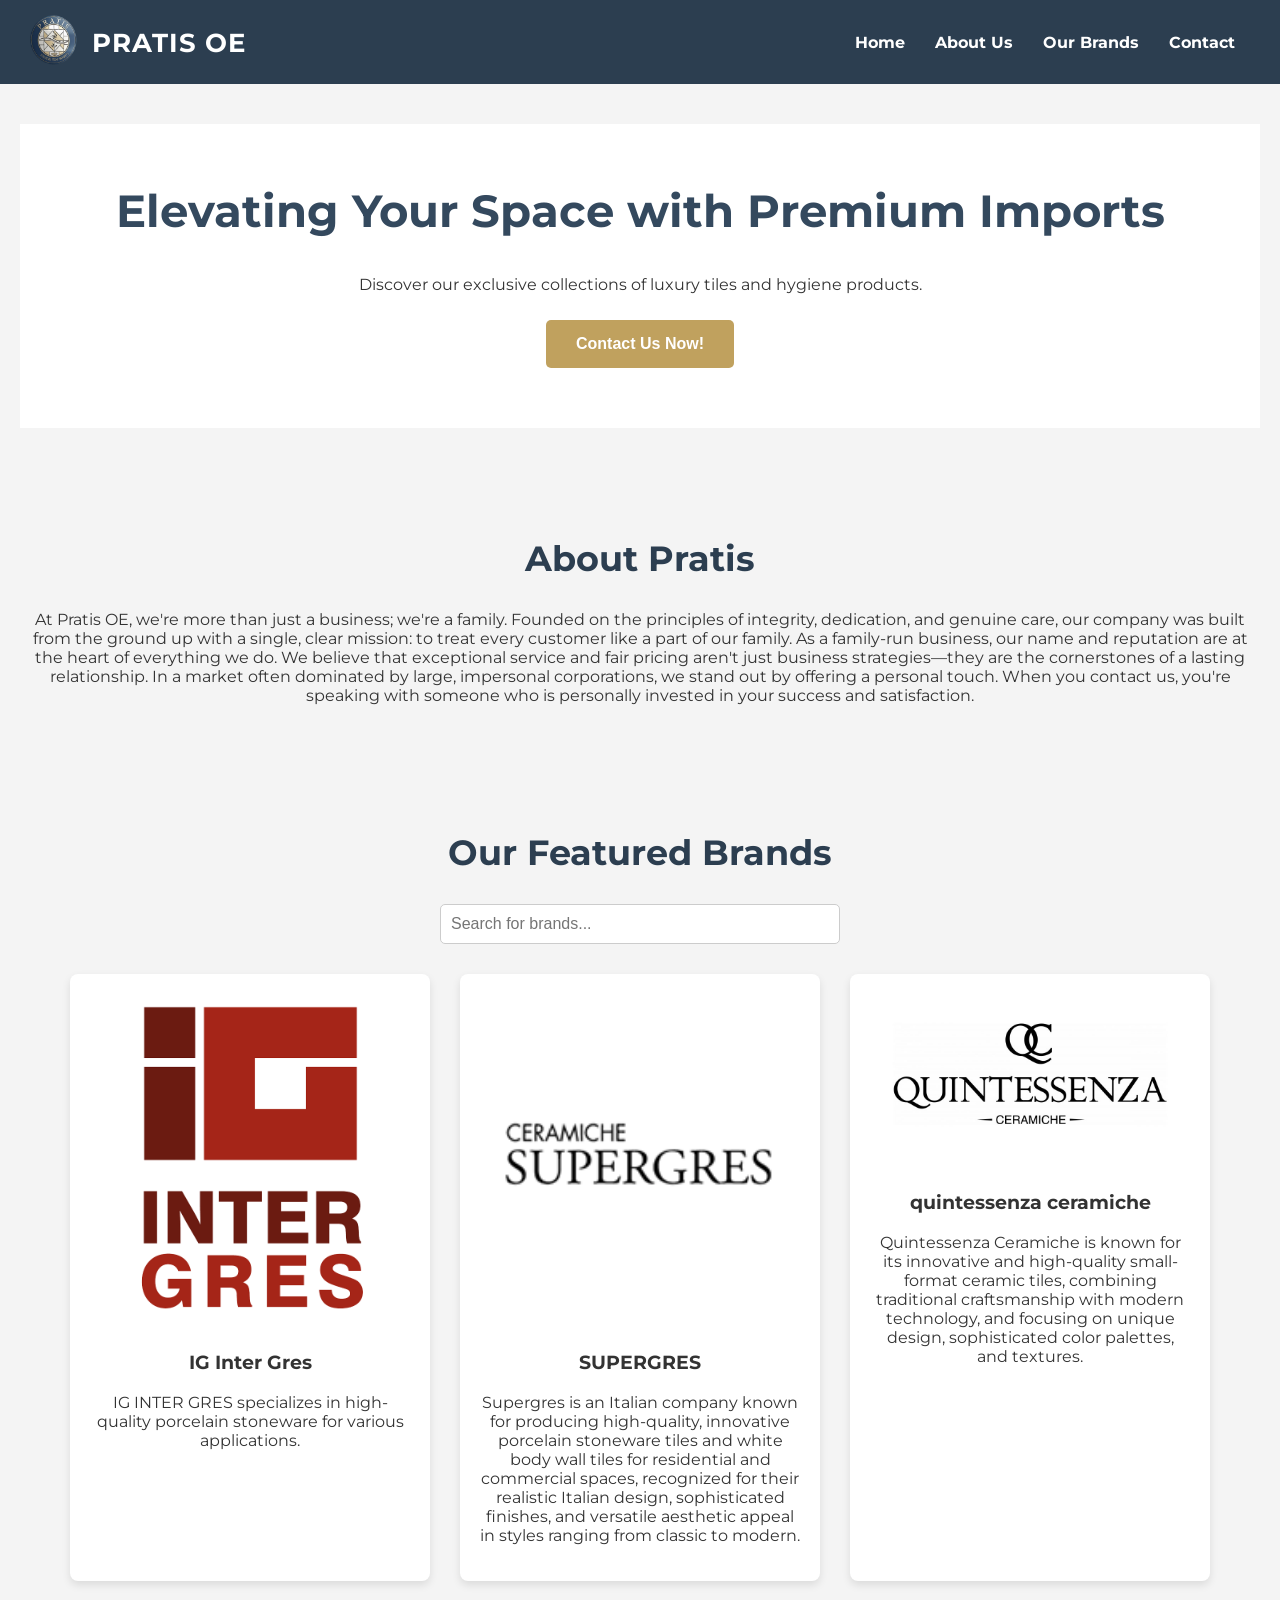
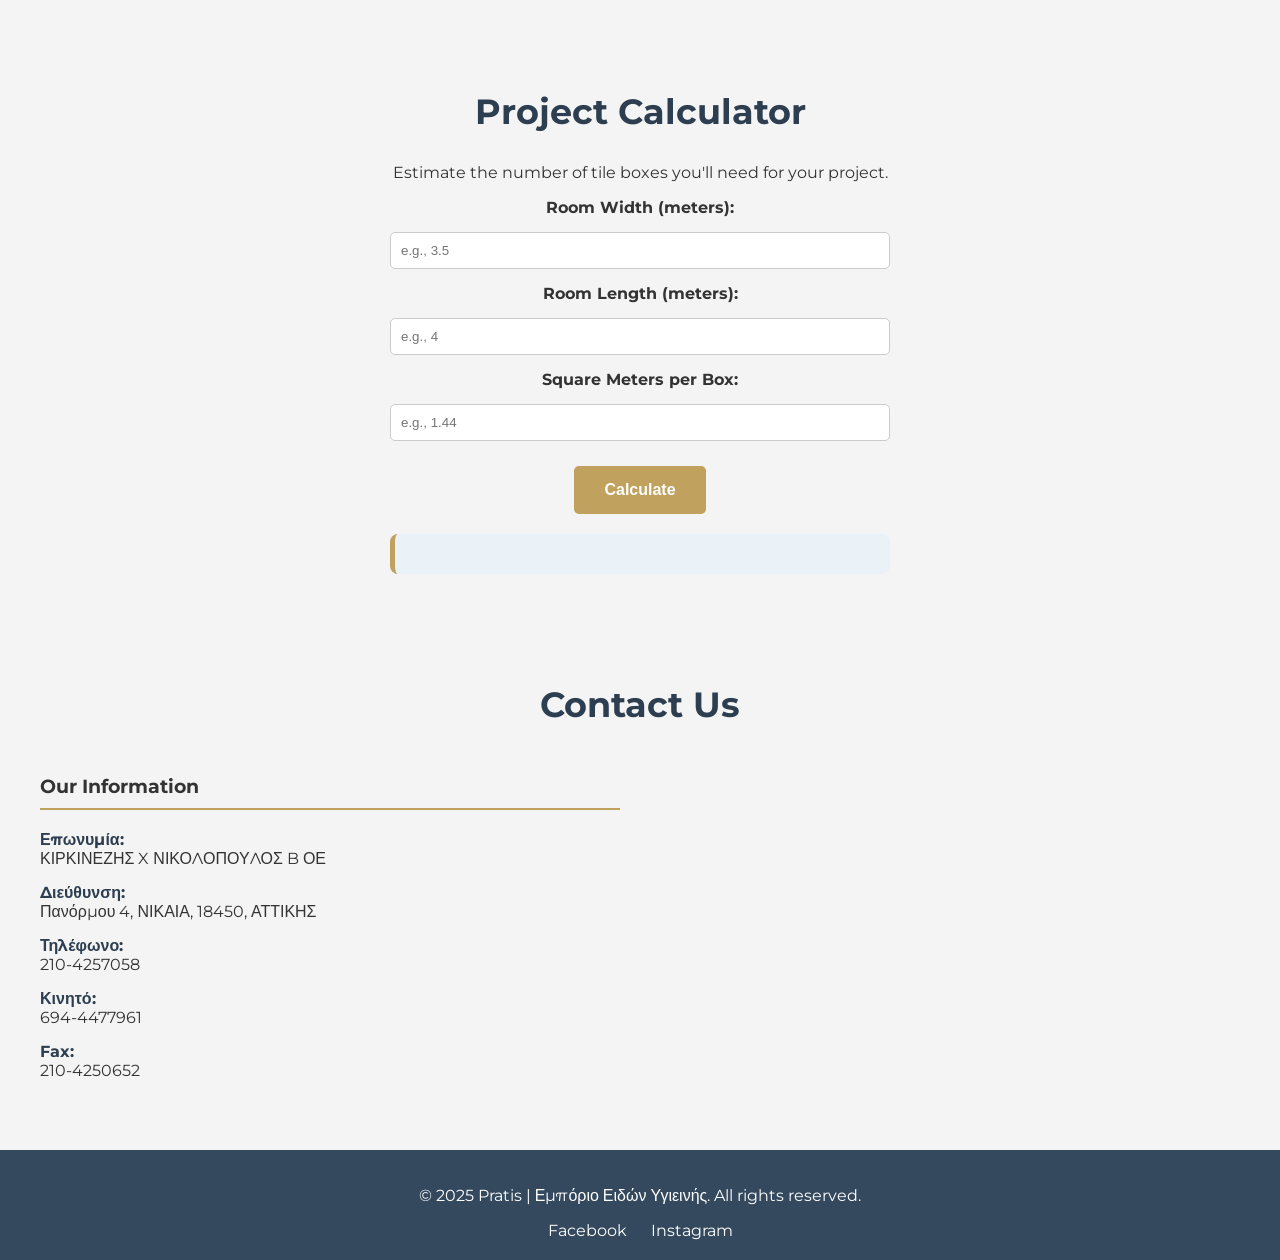
==== index.html @ 67772cdc "Add files via upload" ====
<!DOCTYPE html>
<html lang="el"> <head>
    <meta charset="UTF-8">
    <meta name="viewport" content="width=device-width, initial-scale=1.0">

    <title>Pratis - Εισαγωγές Ειδών Υγιεινής & Πλακιδίων | Πάτρα</title>

    <meta name="description" content="Η Pratis στην Πάτρα ειδικεύεται στην εισαγωγή πολυτελών πλακιδίων και ειδών υγιεινής κορυφαίας ποιότητας. Ανακαλύψτε τις συλλογές μας.">

    <link rel="icon" type="image/png" href="favicon.png">

    <link rel="stylesheet" href="style.css">
</head>
<body>

    <header>
    <div class="logo-container">  
        <a href="#home" class="logo-link">
            <img src="pratis-logo.png" alt="Pratis Company Logo">
        </a>
        <span class="company-name">PRATIS OE</span>
    </div>    
        <nav>
            <ul>
                <li><a href="#home">Home</a></li>
                <li><a href="#about">About Us</a></li>
                <li><a href="#brands">Our Brands</a></li>
                <li><a href="#contact">Contact</a></li>
            </ul>
        </nav>
    </header>

    <main>
        <section id="home">
            <div class="banner">
                <h1>Elevating Your Space with Premium Imports</h1>
                <p>Discover our exclusive collections of luxury tiles and hygiene products.</p>
                <button onclick="window.location.href='#contact'">Contact Us Now!</button>
            </div>
        </section>

        <section id="about">
            <h2>About Pratis</h2>
            <p>At Pratis OE, we're more than just a business; we're a family. Founded on the principles of integrity, dedication, and genuine care, our company was built from the ground up with a single, clear mission: to treat every customer like a part of our family.

As a family-run business, our name and reputation are at the heart of everything we do. We believe that exceptional service and fair pricing aren't just business strategies—they are the cornerstones of a lasting relationship. In a market often dominated by large, impersonal corporations, we stand out by offering a personal touch. When you contact us, you're speaking with someone who is personally invested in your success and satisfaction.</p>
        </section>

        <section id="brands">
            <h2>Our Featured Brands</h2>
            <input type="text" id="search-bar" onkeyup="searchProducts()" placeholder="Search for brands...">
            <div class="product-list">
                <div class="product-card">
                    <img src="brand-logo-1.png" alt="Logo of Brand 1">
                    <h3>IG Inter Gres</h3>
                    <p> IG INTER GRES specializes in high-quality porcelain stoneware for various applications.</p>
                </div>
                <div class="product-card">
                    <img src="brand-logo-2.png" alt="Logo of Brand 2">
                    <h3>SUPERGRES</h3>
                    <p>Supergres is an Italian company known for producing high-quality,
                         innovative porcelain stoneware tiles and white body wall tiles for residential
                          and commercial spaces, recognized for their realistic Italian design, sophisticated 
                          finishes, and versatile aesthetic appeal in styles ranging from classic to modern.</p>
                </div>
                <div class="product-card">
                    <img src="brand-logo-3.jpg" alt="Logo of Brand 3">
                    <h3>quintessenza ceramiche</h3>
                    <p>Quintessenza Ceramiche is known for its innovative and high-quality small-format ceramic
                         tiles, combining traditional craftsmanship with modern technology, and focusing on unique 
                         design, sophisticated color palettes, and textures.</p>
                </div>
            </div>
        </section>

        <section id="calculator">
            <h2>Project Calculator</h2>
            <p>Estimate the number of tile boxes you'll need for your project.</p>
            <div class="calculator-form">
                <label for="room-width">Room Width (meters):</label>
                <input type="number" id="room-width" placeholder="e.g., 3.5">
                <label for="room-length">Room Length (meters):</label>
                <input type="number" id="room-length" placeholder="e.g., 4">
                <label for="sqm-per-box">Square Meters per Box:</label>
                <input type="number" id="sqm-per-box" placeholder="e.g., 1.44">
                <button onclick="calculateTiles()">Calculate</button>
            </div>
            <div id="calculator-result" class="result-container">
                </div>
        </section>

        <section id="contact">
            <h2>Contact Us</h2>
            <div class="contact-container">
            <div class="contact-details">
                <h3>Our Information</h3>
                <dl>
                    <dt>Επωνυμία:</dt>
                    <dd>ΚΙΡΚΙΝΕΖΗΣ X ΝΙΚΟΛΟΠΟΥΛΟΣ B ΟΕ</dd>

                    <dt>Διεύθυνση:</dt>
                    <dd>Πανόρμου 4, ΝΙΚΑΙΑ, 18450, ΑΤΤΙΚΗΣ</dd>

                    <dt>Τηλέφωνο:</dt>
                    <dd>210-4257058</dd>

                    <dt>Κινητό:</dt>
                    <dd>694-4477961</dd>

                    <dt>Fax:</dt>
                    <dd>210-4250652</dd>
                </dl>
            </div>
            <div class="contact-map">
                <iframe src="https://www.google.com/maps/embed?pb=!1m18!1m12!1m3!1d3145.5419674319514!2d23.635945175767553!3d37.9644795012098!2m3!1f0!2f0!3f0!3m2!1i1024!2i768!4f13.1!3m3!1m2!1s0x14a1bba3631e9bad%3A0x1bf6c1f96edb48bc!2sPanormou%204%2C%20Nikea%20184%2050!5e0!3m2!1sen!2sgr!4v1759931133677!5m2!1sen!2sgr" width="600" height="450" style="border:0;" allowfullscreen="" loading="lazy" referrerpolicy="no-referrer-when-downgrade"></iframe>
            </div>
            </div>
        </section>
    </main>

    <footer>
        <p>&copy; 2025 Pratis | Εμπόριο Ειδών Υγιεινής. All rights reserved.</p>
        <div class="social-links">
            <a href="#">Facebook</a>
            <a href="#">Instagram</a>
        </div>
    </footer>

    <script src="script.js"></script>
</body>
</html>
---- style.css ----
/*  Google Font Import  */
@import url('https://fonts.googleapis.com/css2?family=Montserrat:wght@400;700&display=swap');

/*  CSS Variables for Easy Theme Management  */
:root {
    --primary-dark: #2c3e50;
    --primary-light: #34495e;
    --accent-gold: #c0a15e; 
    --background-light: #f4f4f4;
    --background-white: #ffffff;
    --text-light: #ffffff;
    --text-dark: #333333;
    --shadow: 0 4px 8px rgba(0, 0, 0, 0.1);
}

/*  Global & Body Styles  */
* {
    box-sizing: border-box;
}

html {
    scroll-behavior: smooth;
}

body {
    font-family: 'Montserrat', sans-serif;
    margin: 0;
    padding: 0;
    background-color: var(--background-light);
    color: var(--text-dark);
}

section {
    padding: 40px 20px;
    text-align: center;
}

section h2 {
    font-size: 2.2em;
    color: var(--primary-dark);
    margin-bottom: 30px;
}

/*  Header & Navigation  */
header {
    background-color: var(--primary-dark);
    padding: 15px 30px;
    color: var(--text-light);
    display: flex;
    justify-content: space-between;
    align-items: center;
    position: sticky;
    top: 0;
    z-index: 100;
}

header .logo-link img {
    height: 50px;
}

header nav ul {
    display: flex;
    list-style: none;
    margin: 0;
    padding: 0;
}

header nav ul li a {
    color: var(--text-light);
    text-decoration: none;
    padding: 10px 15px;
    font-weight: bold;
    transition: color 0.3s ease;
}

header nav ul li a:hover {
    color: var(--accent-gold);
}
/* Aligns text and logo next to eachother */
.logo-container {  
    display: flex;
    align-items: center;
    gap: 15px;
}

/* PRATIS OE styling */
.company-name{
    color :var(--text-light);
    font-size: 1.6em;
    font-weight: bold;
    text-transform: uppercase;
    letter-spacing: 1px; 
}

/*  Banner Section  */
.banner {
    text-align: center;
    background: var(--background-white);
    padding: 60px 20px;
}

.banner h1 {
    font-size: 2.8em;
    color: var(--primary-light);
    margin-top: 0;
}

.banner button, #calculator button {
    background-color: var(--accent-gold);
    color: var(--text-light);
    border: none;
    padding: 15px 30px;
    font-size: 1em;
    font-weight: bold;
    cursor: pointer;
    border-radius: 5px;
    transition: background-color 0.3s ease;
    margin-top: 10px;
}

.banner button:hover, #calculator button:hover {
    background-color: var(--primary-light);
}


/*  Brands Section & Search  */
#search-bar {
    width: 50%;
    max-width: 400px;
    padding: 10px;
    margin-bottom: 30px;
    border: 1px solid #ccc;
    border-radius: 5px;
    font-size: 1em;
}

.product-list {
    display: flex;
    justify-content: center;
    flex-wrap: wrap;
    gap: 30px;
    max-width: 1200px;
    margin: 0 auto;
}

.product-card {
    background-color: var(--background-white);
    padding: 20px;
    border-radius: 8px;
    box-shadow: var(--shadow);
    width: 30%;
    text-align: center;
    transition: transform 0.3s ease, box-shadow 0.3s ease;
}

.product-card:hover {
    transform: translateY(-5px);
    box-shadow: 0 8px 16px rgba(0, 0, 0, 0.15);
}

.product-card img {
    width: 100%;
    height: auto;
    border-radius: 5px;
    margin-bottom: 15px;
}

.hidden {
    display: none;
}

/* Calculator */
.calculator-form {
    display: flex;
    flex-direction: column;
    align-items: center;
    gap: 15px;
    max-width: 500px;
    margin: 0 auto 20px auto;
}

.calculator-form label {
    font-weight: bold;
}

.calculator-form input {
    width: 100%;
    padding: 10px;
    border: 1px solid #ccc;
    border-radius: 5px;
}

.result-container {
    background: #eaf2f8;
    padding: 20px;
    border-radius: 8px;
    max-width: 500px;
    margin: 0 auto;
    border-left: 5px solid var(--accent-gold);
}

/* --- Contact Section Styles --- */
.contact-container {
    display: flex;
    flex-wrap: wrap; /* Allows items to stack on mobile */
    gap: 40px;
    max-width: 1200px;
    margin: 0 auto;
    text-align: left;
}

.contact-details, .contact-map {
    flex: 1; /* Each column takes up equal space */
    min-width: 300px; /* Prevents columns from getting too narrow */
}

.contact-details h3 {
    border-bottom: 2px solid var(--accent-gold);
    padding-bottom: 10px;
    margin-bottom: 20px;
}

/* Styling for the definition list */
.contact-details dt {
    font-weight: bold;
    color: var(--primary-dark);
    margin-top: 15px;
}

.contact-details dd {
    margin-left: 0; /* Resets browser default margin */
    margin-bottom: 10px;
}

/* Styles for the map embed */
.contact-map iframe {
    width: 100%;
    height: 100%;
    min-height: 350px;
    border-radius: 8px;
}



/*  Footer */
footer {
    background-color: var(--primary-light);
    padding: 20px;
    text-align: center;
    color: var(--text-light);
}

footer .social-links a {
    color: var(--text-light);
    margin: 0 10px;
    text-decoration: none;
    transition: color 0.3s ease;
}

footer .social-links a:hover {
    color: var(--accent-gold);
}

/*  MEDIA QUERIES for Responsiveness  */
@media (max-width: 768px) {
    header {
        flex-direction: column;
        gap: 15px;
    }

    .banner h1 {
        font-size: 2em;
    }

    .product-card {
        width: 90%;
    }

}
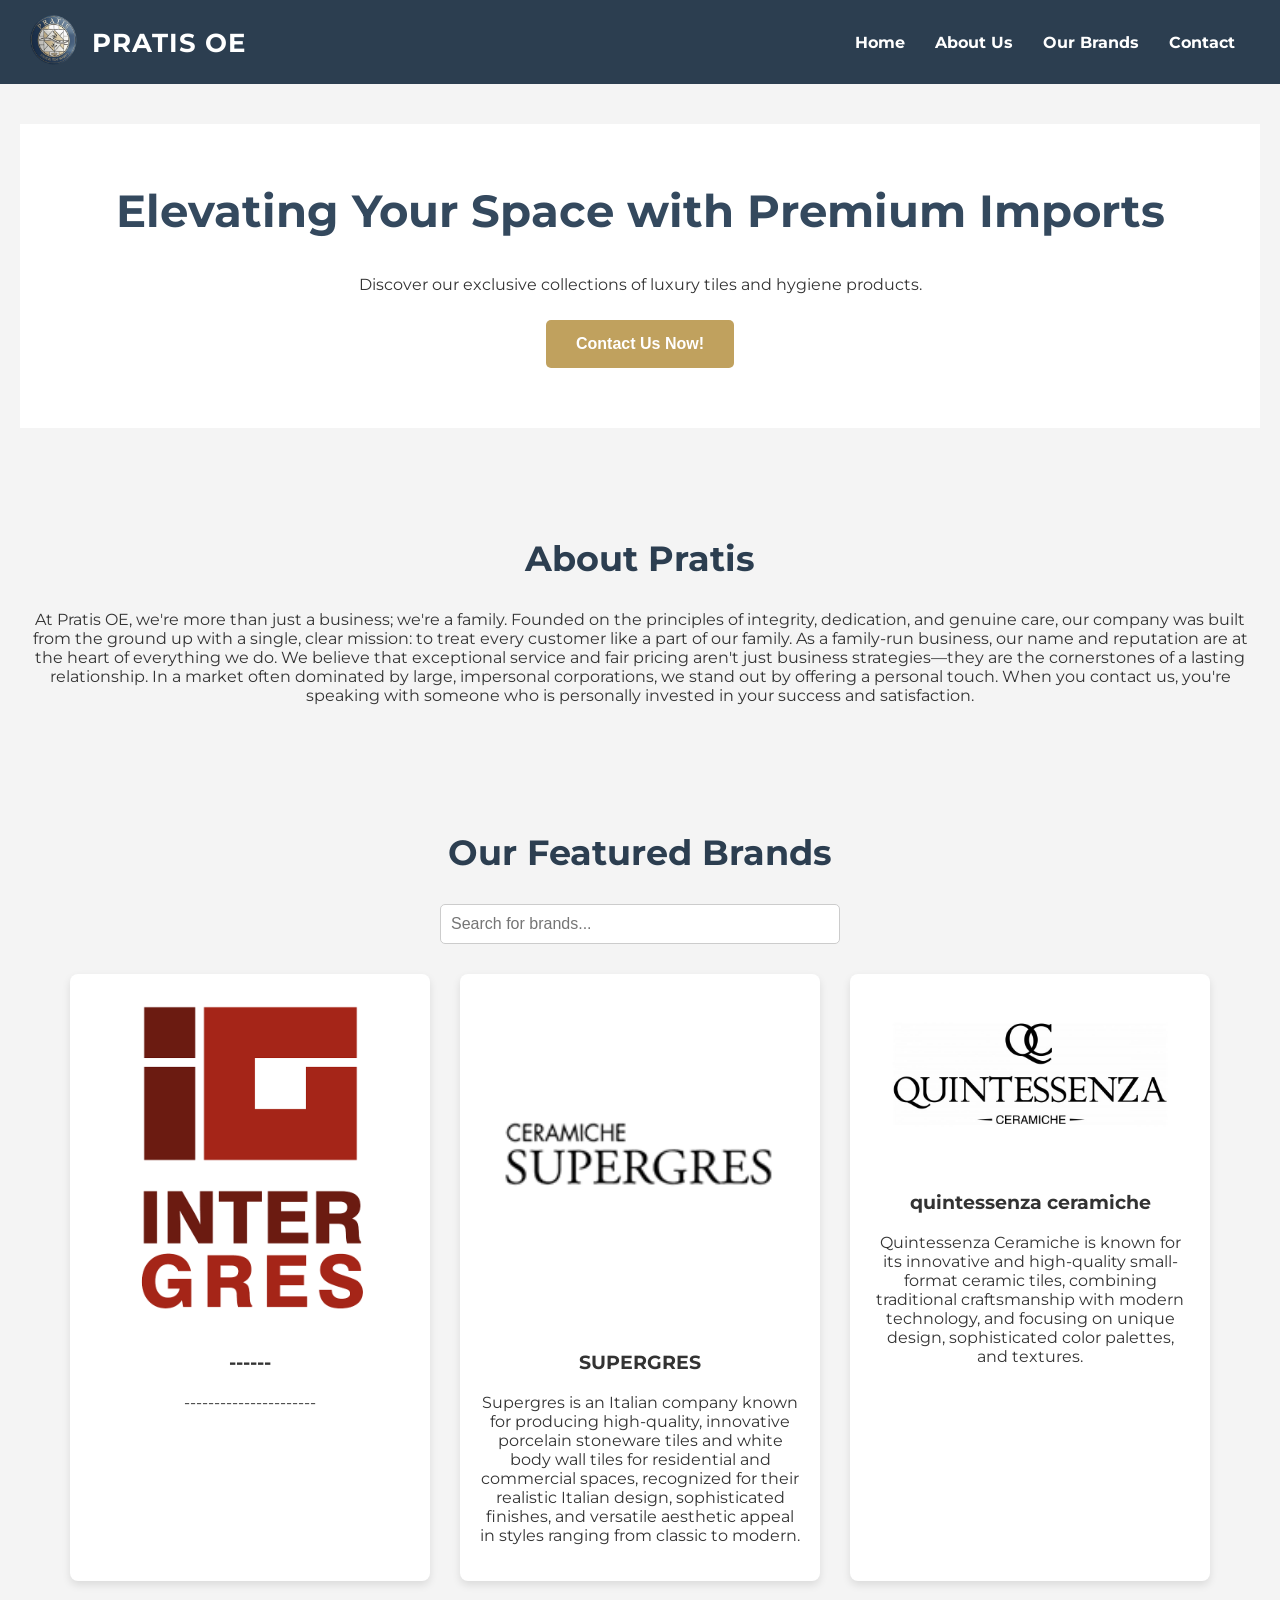
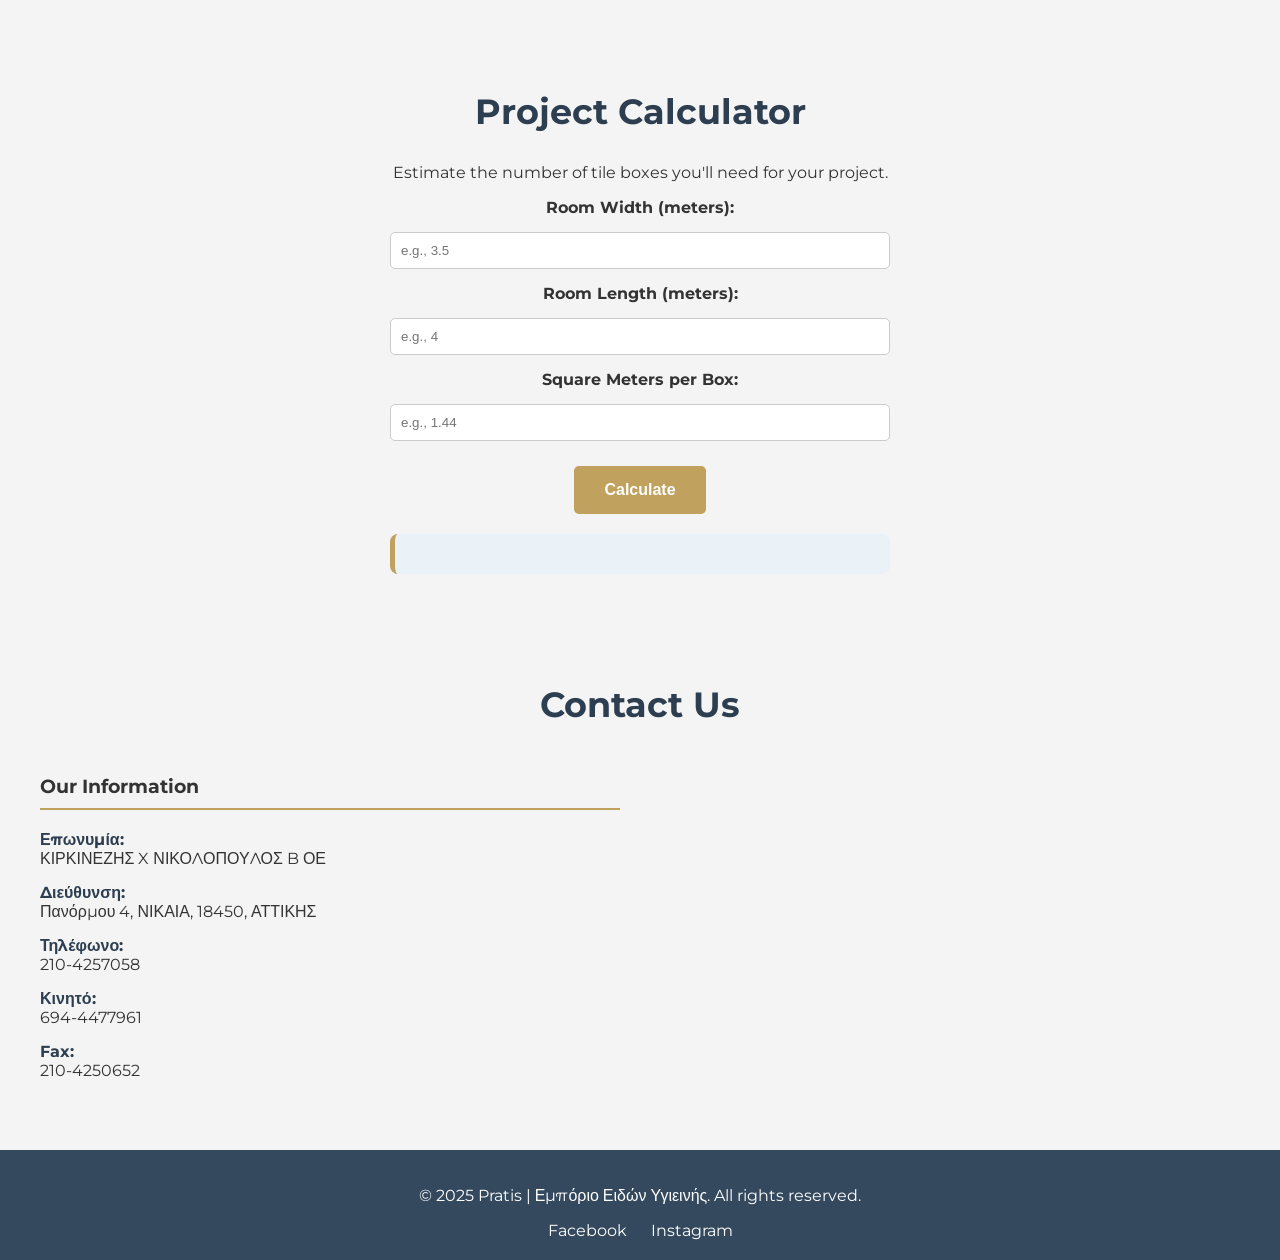
==== commit bef3b9c3: "Update index.html" ====
--- a/index.html
+++ b/index.html
@@ -3,9 +3,9 @@
     <meta charset="UTF-8">
     <meta name="viewport" content="width=device-width, initial-scale=1.0">
 
-    <title>Pratis - Εισαγωγές Ειδών Υγιεινής & Πλακιδίων | Πάτρα</title>
+    <title>Pratis - Εισαγωγές Ειδών Υγιεινής & Πλακιδίων | Νίκαια </title>
 
-    <meta name="description" content="Η Pratis στην Πάτρα ειδικεύεται στην εισαγωγή πολυτελών πλακιδίων και ειδών υγιεινής κορυφαίας ποιότητας. Ανακαλύψτε τις συλλογές μας.">
+    <meta name="description" content="Η Pratis στην Νίκαια ειδικεύεται στην εισαγωγή πολυτελών πλακιδίων και ειδών υγιεινής κορυφαίας ποιότητας. Ανακαλύψτε τις συλλογές μας.">
 
     <link rel="icon" type="image/png" href="favicon.png">
 
@@ -52,8 +52,8 @@
             <div class="product-list">
                 <div class="product-card">
                     <img src="brand-logo-1.png" alt="Logo of Brand 1">
-                    <h3>IG Inter Gres</h3>
-                    <p> IG INTER GRES specializes in high-quality porcelain stoneware for various applications.</p>
+                    <h3>------</h3>
+                    <p>----------------------</p>
                 </div>
                 <div class="product-card">
                     <img src="brand-logo-2.png" alt="Logo of Brand 2">
@@ -128,4 +128,6 @@
 
     <script src="script.js"></script>
 </body>
-</html>+
+</html>
+
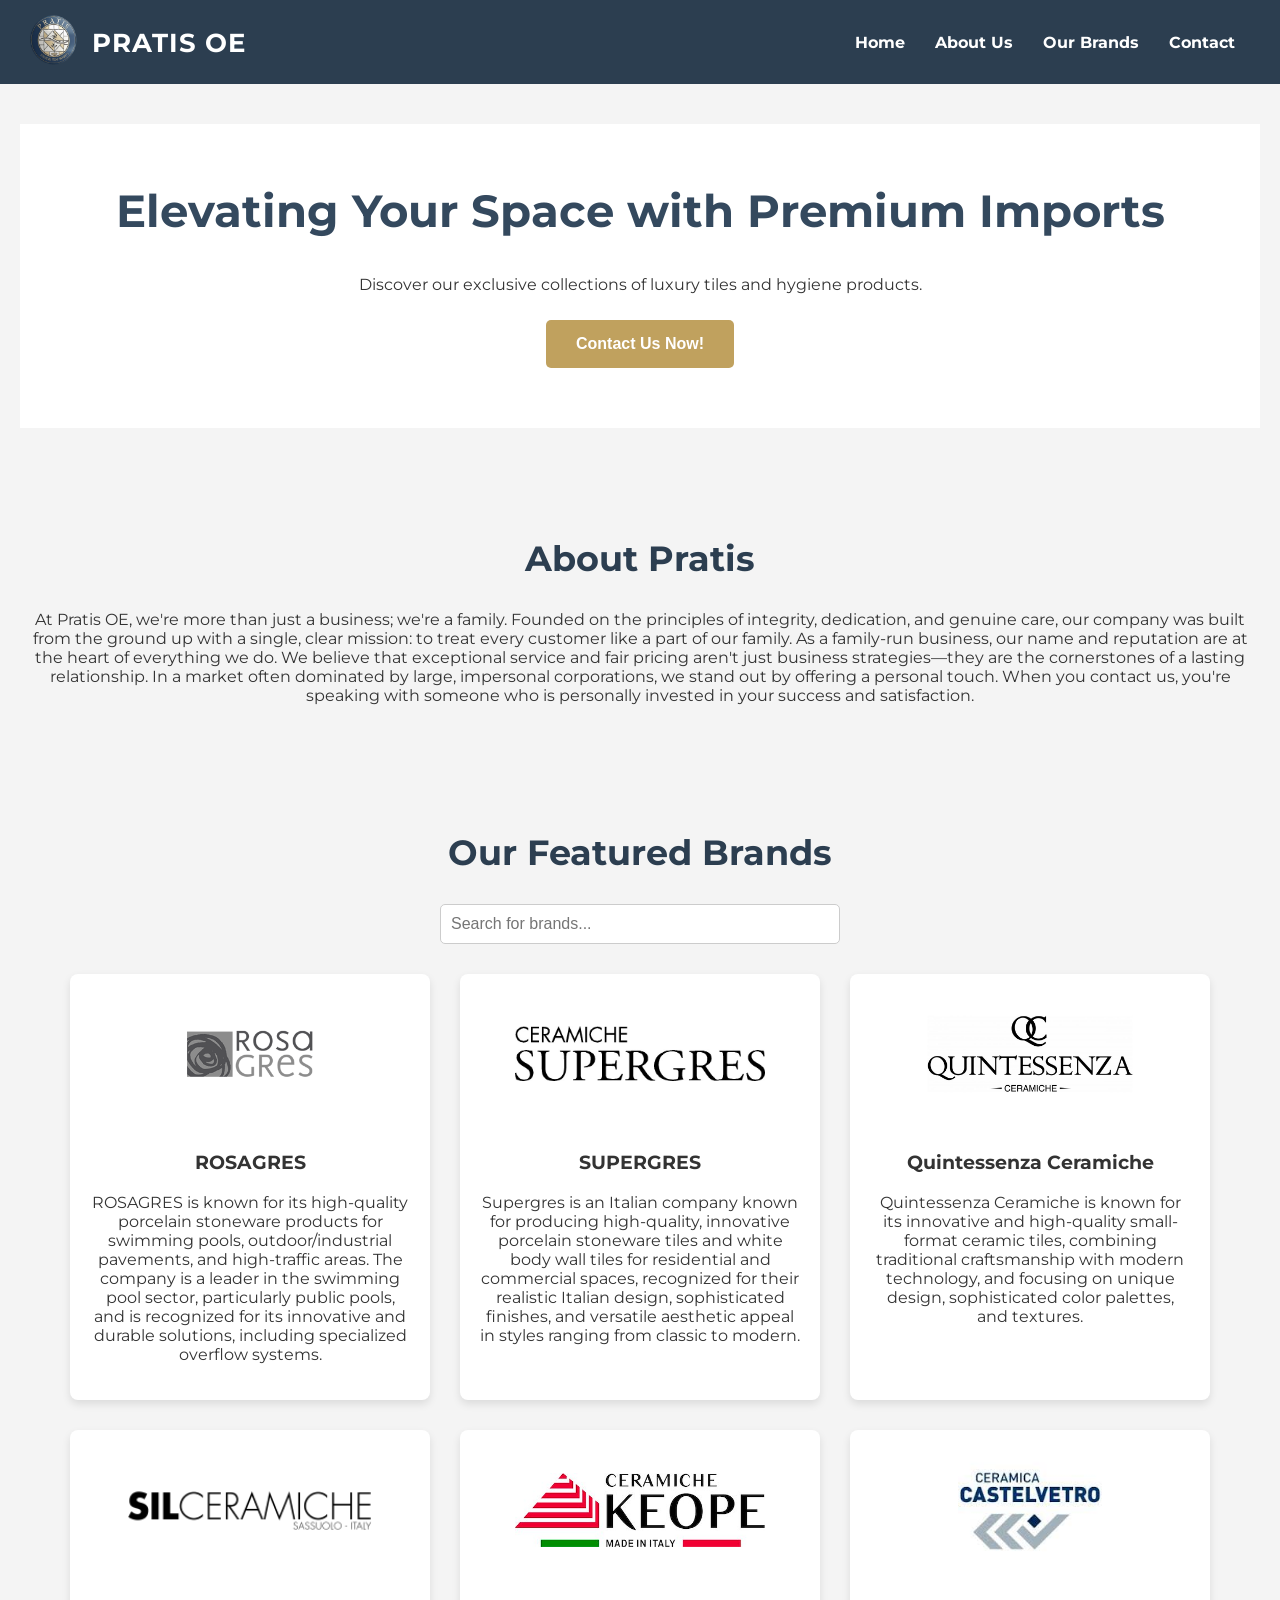
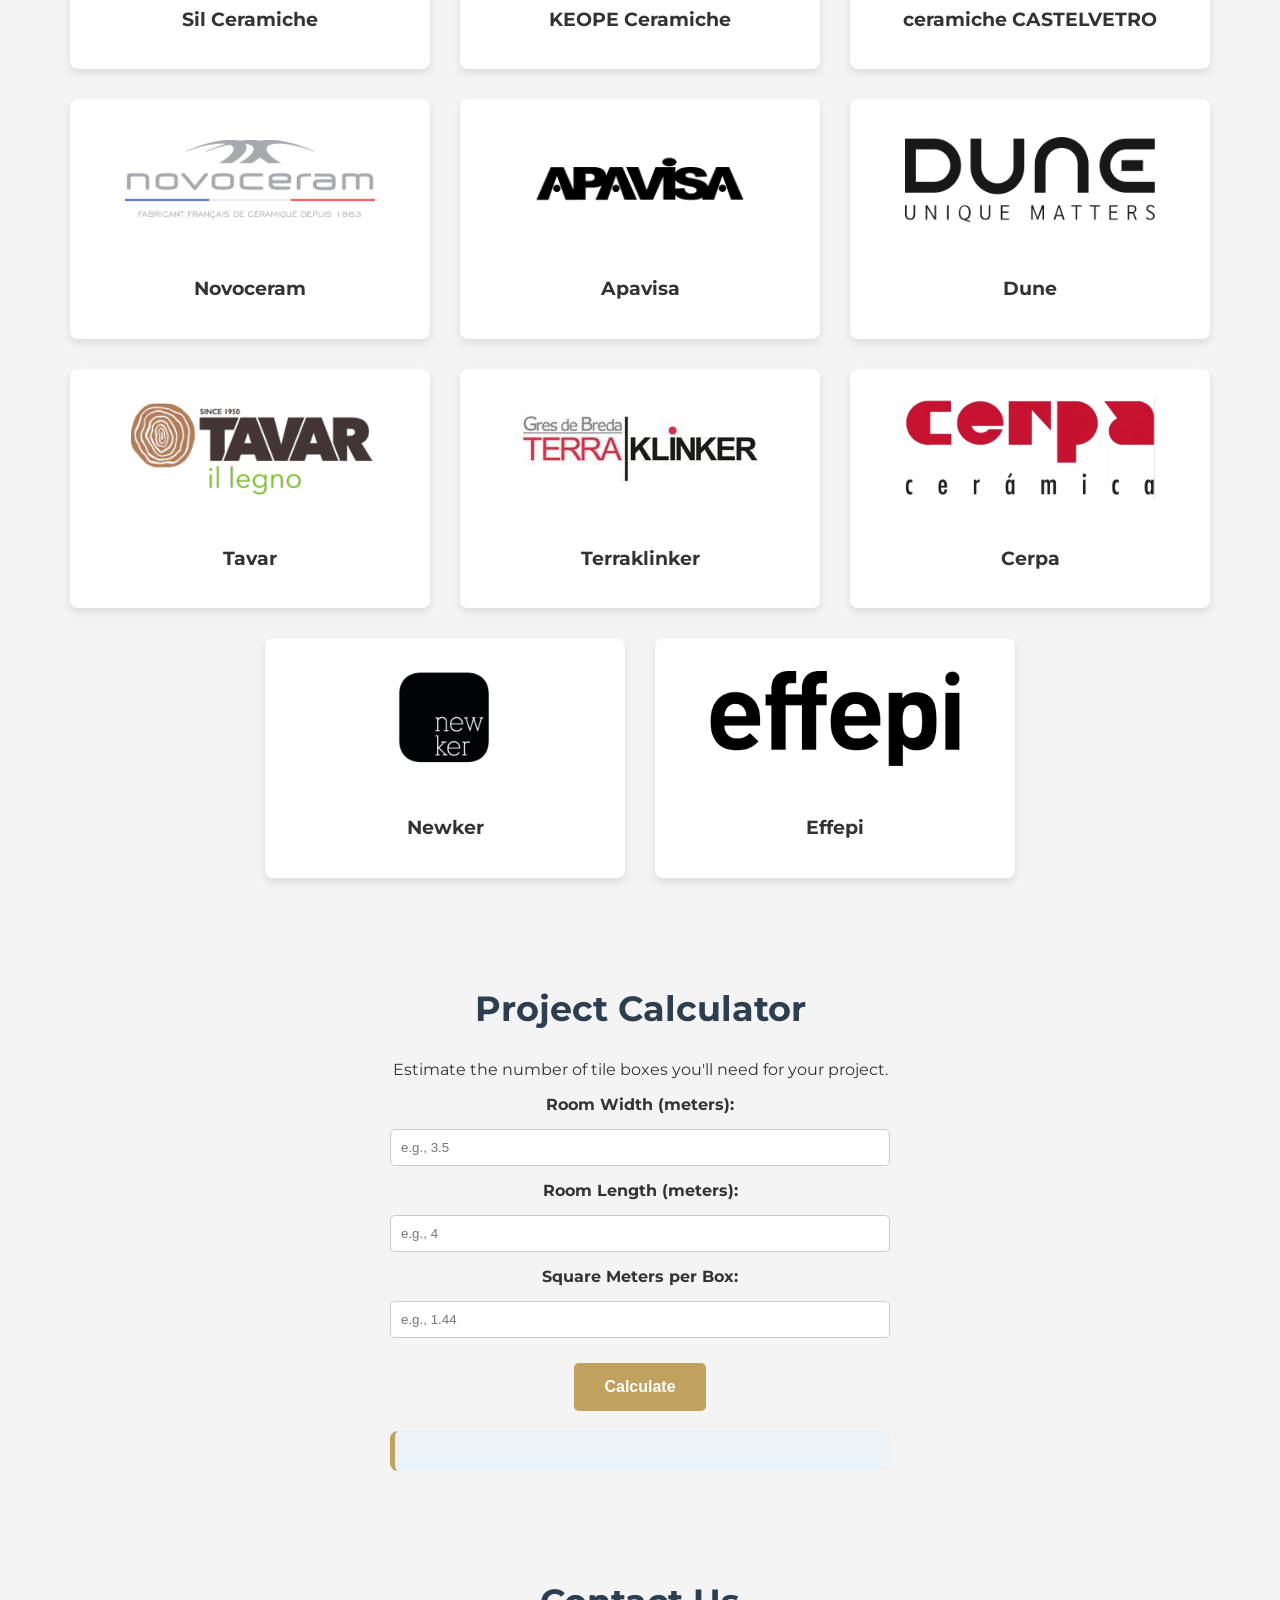
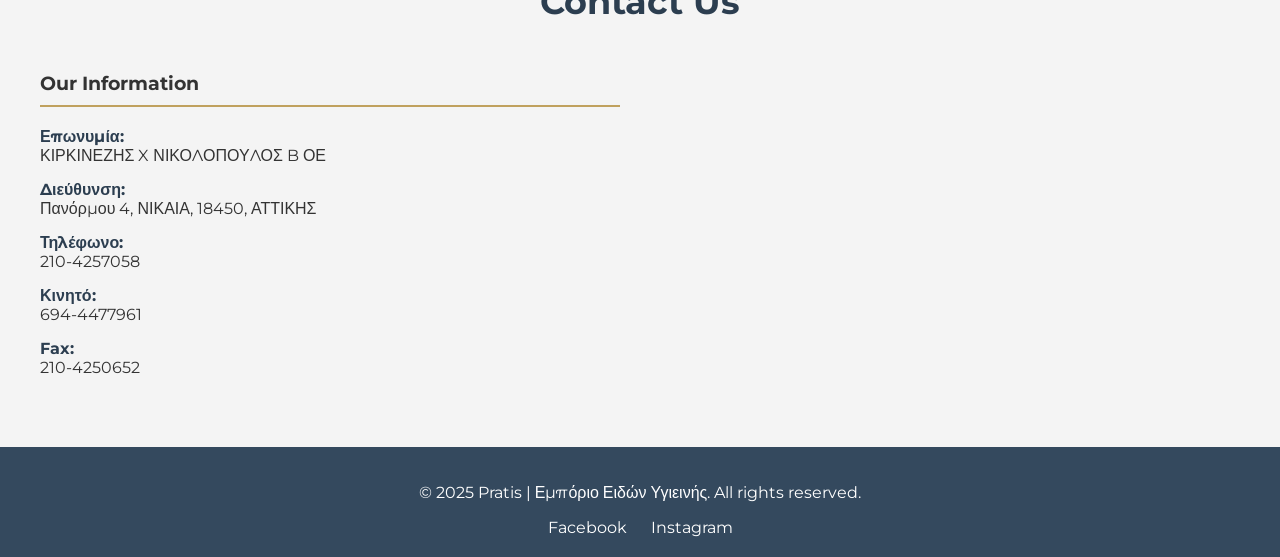
==== commit aeded8ba: "Add files via upload" ====
--- a/index.html
+++ b/index.html
@@ -52,8 +52,11 @@
             <div class="product-list">
                 <div class="product-card">
                     <img src="brand-logo-1.png" alt="Logo of Brand 1">
-                    <h3>------</h3>
-                    <p>----------------------</p>
+                    <h3>ROSAGRES</h3>
+                    <p>ROSAGRES is known for its high-quality porcelain stoneware products for swimming 
+                        pools, outdoor/industrial pavements, and high-traffic areas. The company is a leader
+                         in the swimming pool sector, particularly public pools, and is recognized for its innovative
+                          and durable solutions, including specialized overflow systems.</p>
                 </div>
                 <div class="product-card">
                     <img src="brand-logo-2.png" alt="Logo of Brand 2">
@@ -65,11 +68,67 @@
                 </div>
                 <div class="product-card">
                     <img src="brand-logo-3.jpg" alt="Logo of Brand 3">
-                    <h3>quintessenza ceramiche</h3>
+                    <h3>Quintessenza Ceramiche</h3>
                     <p>Quintessenza Ceramiche is known for its innovative and high-quality small-format ceramic
                          tiles, combining traditional craftsmanship with modern technology, and focusing on unique 
                          design, sophisticated color palettes, and textures.</p>
                 </div>
+                 <div class="product-card">
+                    <img src="brand-logo-4.png" alt="Logo of Brand 4">
+                    <h3>Sil Ceramiche</h3>
+                    <p></p>
+                </div>
+                 <div class="product-card">
+                    <img src="brand-logo-5.png" alt="Logo of Brand 5">
+                    <h3>KEOPE Ceramiche</h3>
+                    <p></p>
+                </div>
+                 <div class="product-card">
+                    <img src="brand-logo-6.png" alt="Logo of Brand 6">
+                    <h3>ceramiche CASTELVETRO</h3>
+                    <p></p>
+                </div>
+                 <div class="product-card">
+                    <img src="brand-logo-7.png" alt="Logo of Brand 7">
+                    <h3>Novoceram</h3>
+                    <p></p>
+                </div>
+                 <div class="product-card">
+                    <img src="brand-logo-8.png" alt="Logo of Brand 8">
+                    <h3>Apavisa</h3>
+                    <p></p>
+                </div>
+                 <div class="product-card">
+                    <img src="brand-logo-9.png" alt="Logo of Brand 9">
+                    <h3>Dune</h3>
+                    <p></p>
+                </div>
+                 <div class="product-card">
+                    <img src="brand-logo-10.png" alt="Logo of Brand 10">
+                    <h3>Tavar</h3>
+                    <p></p>
+                </div>
+                 <div class="product-card">
+                    <img src="brand-logo-11.png" alt="Logo of Brand 11">
+                    <h3>Terraklinker</h3>
+                    <p></p>
+                </div>
+                 <div class="product-card">
+                    <img src="brand-logo-12.png" alt="Logo of Brand 12">
+                    <h3>Cerpa</h3>
+                    <p></p>
+                </div>
+                 <div class="product-card">
+                    <img src="brand-logo-13.png" alt="Logo of Brand 13">
+                    <h3>Newker</h3>
+                    <p></p>
+                </div>
+                 <div class="product-card">
+                    <img src="brand-logo-14.png" alt="Logo of Brand 14">
+                    <h3>Effepi</h3>
+                    <p></p>
+                </div>
+
             </div>
         </section>
 
--- a/style.css
+++ b/style.css
@@ -159,10 +159,10 @@
 }
 
 .product-card img {
-    width: 100%;
-    height: auto;
-    border-radius: 5px;
-    margin-bottom: 15px;
+    width: 250px;        /* Sets a consistent width for all logos */
+    height: 120px;       /* Sets a consistent height for all logos */
+    object-fit: contain; /* Scales the image to fit without stretching */
+    margin-bottom: 15px; /* Adds space between the logo and the text below */
 }
 
 .hidden {
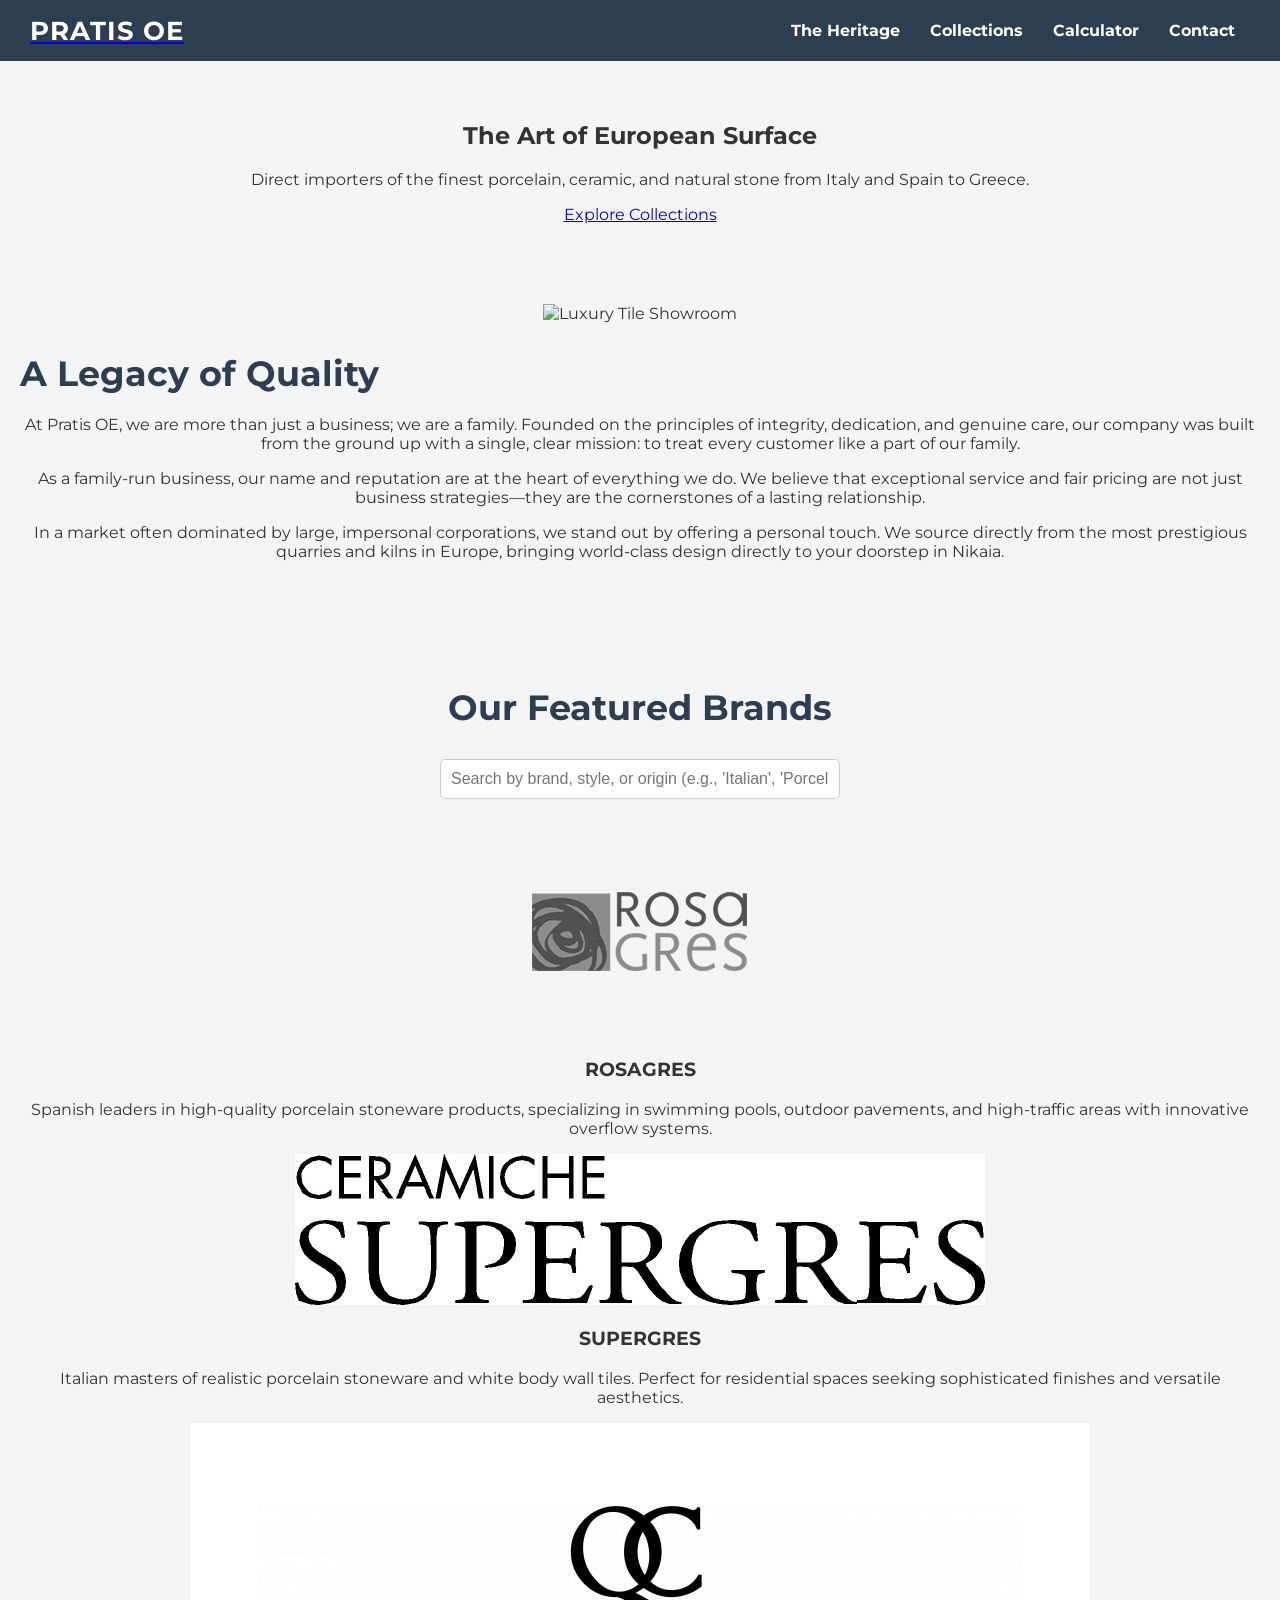
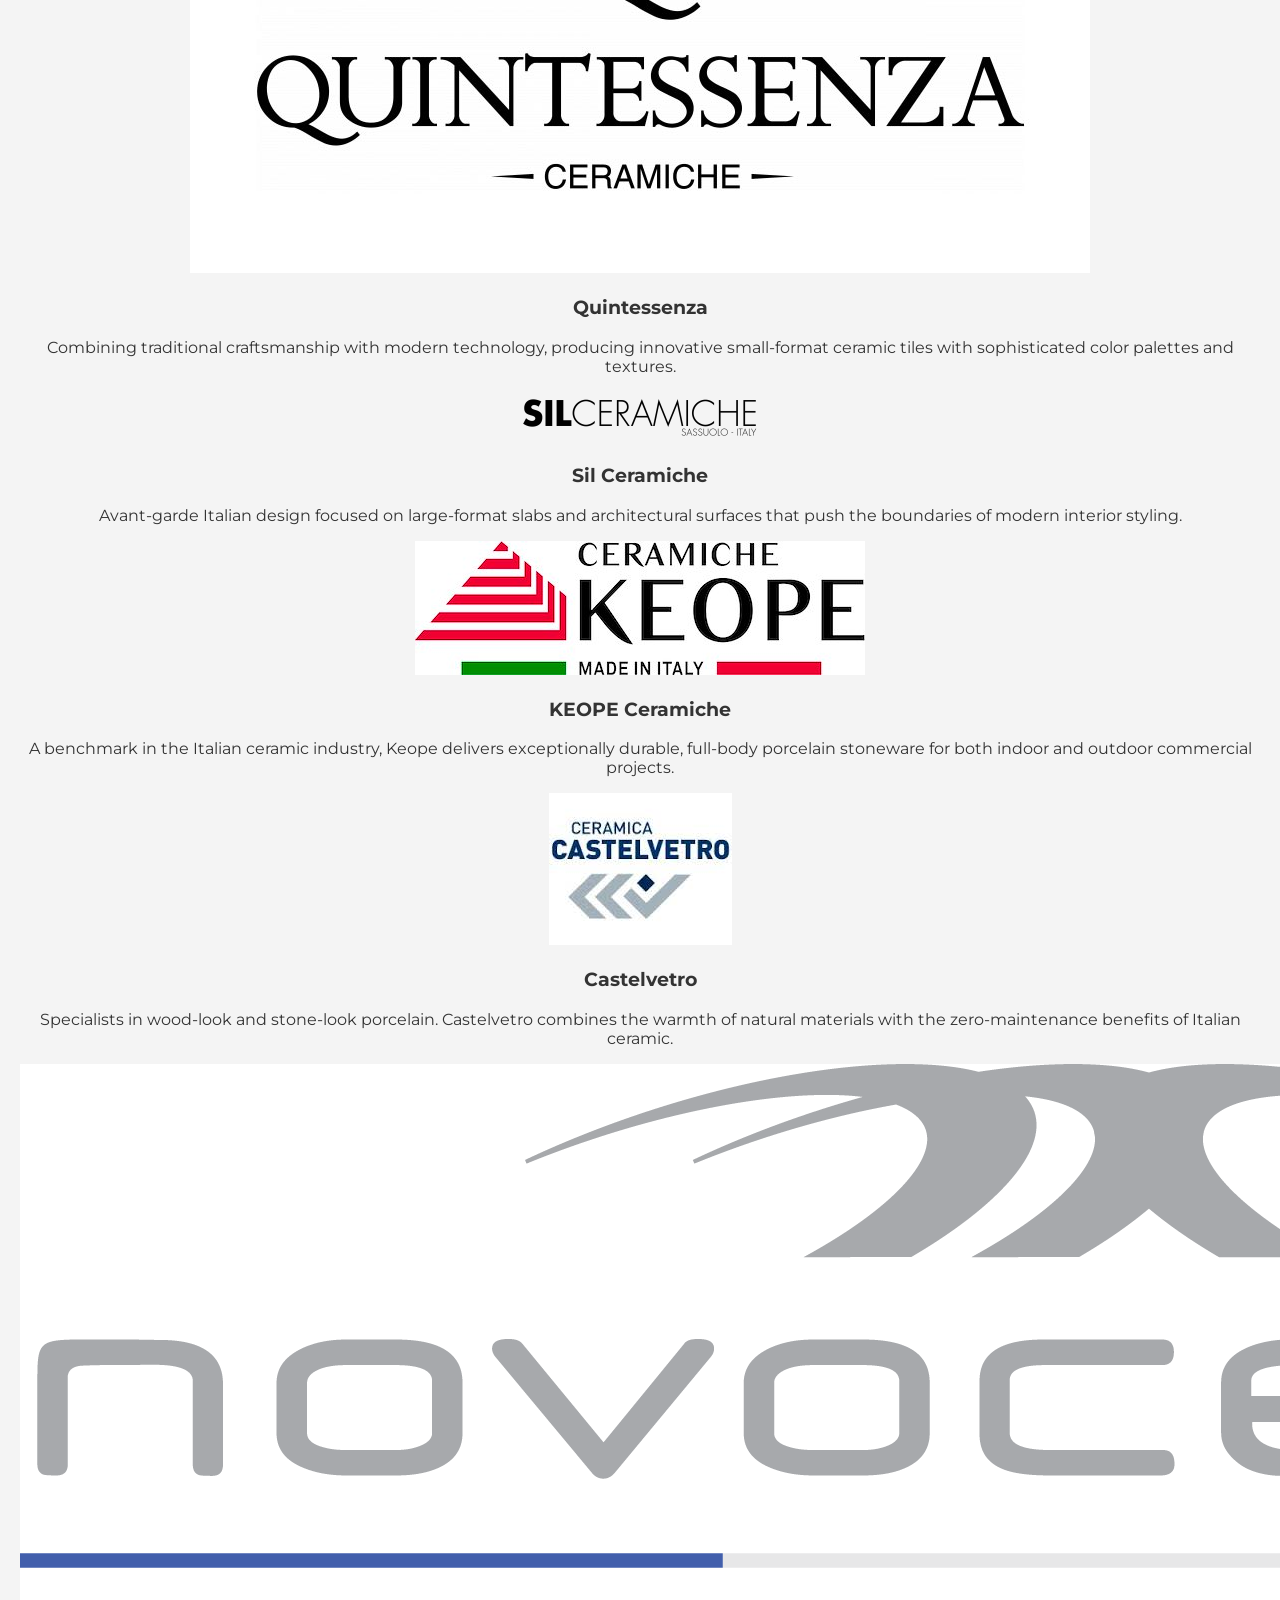
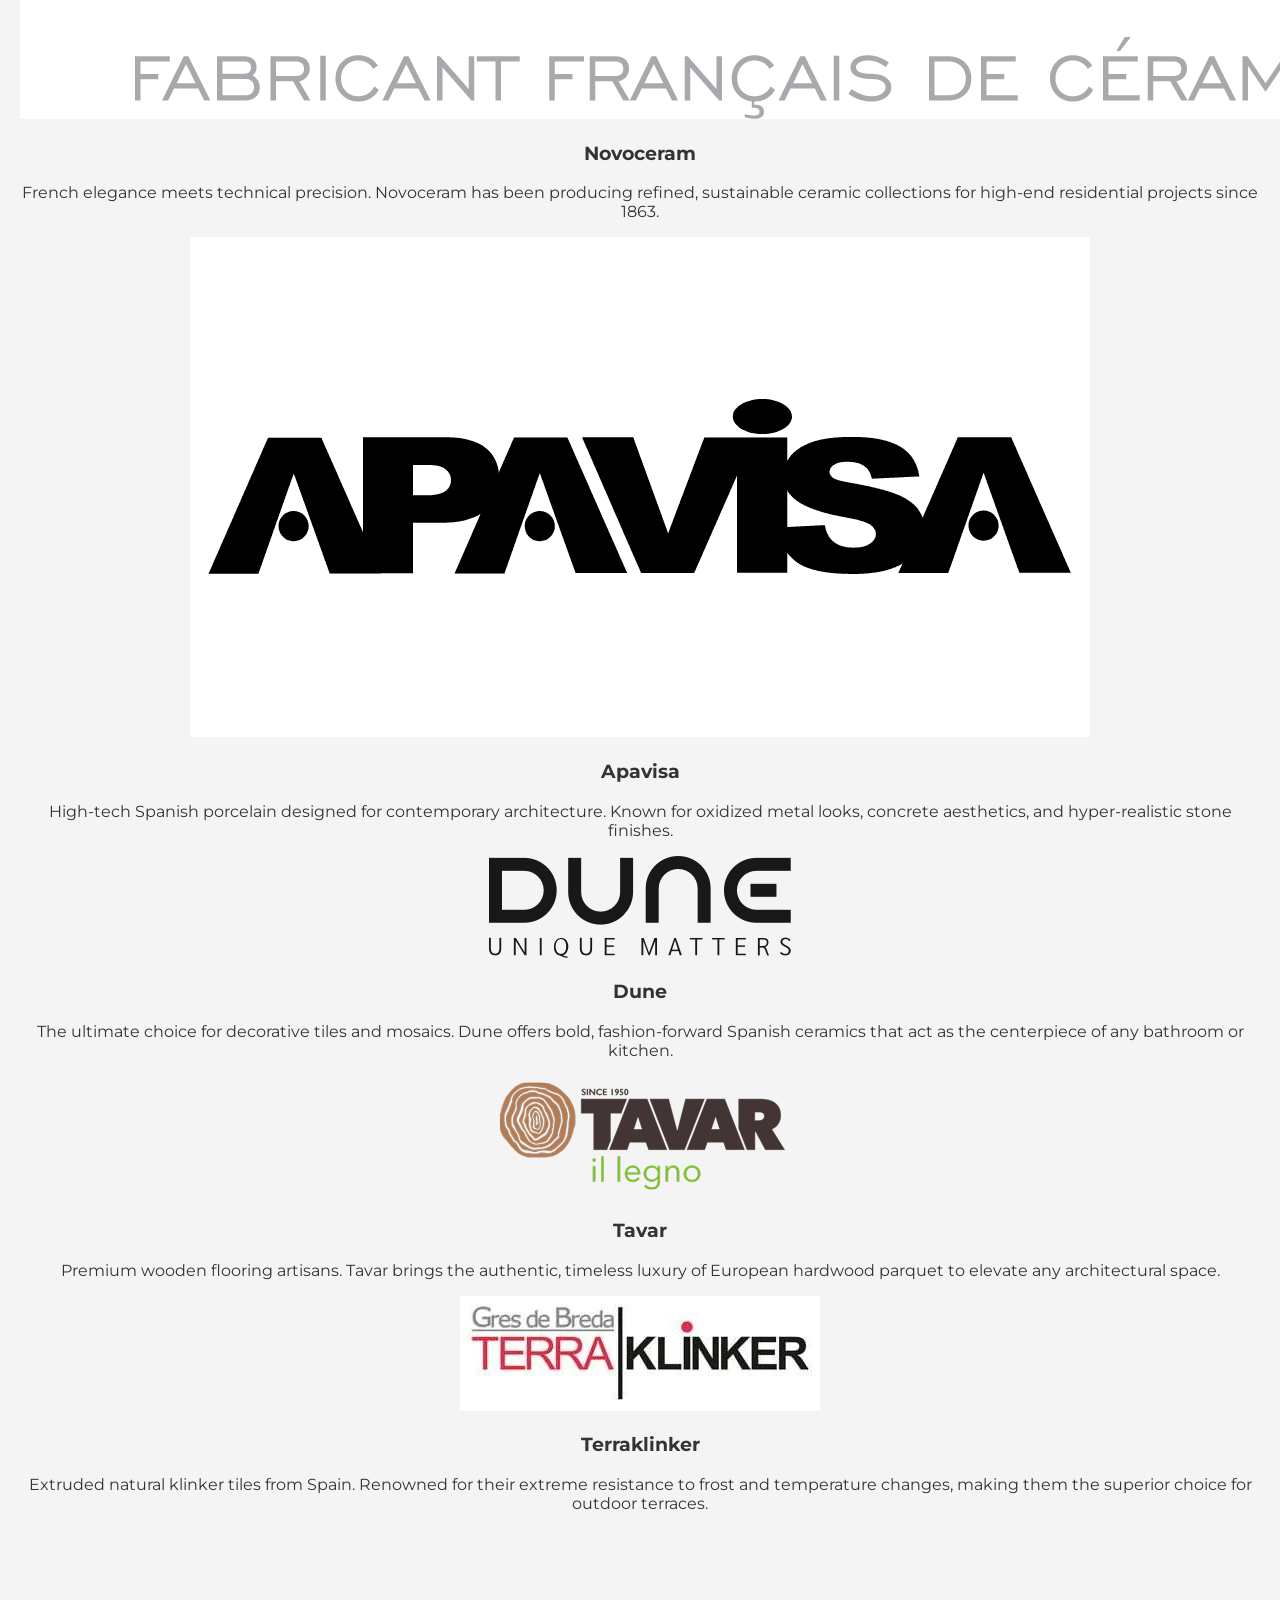
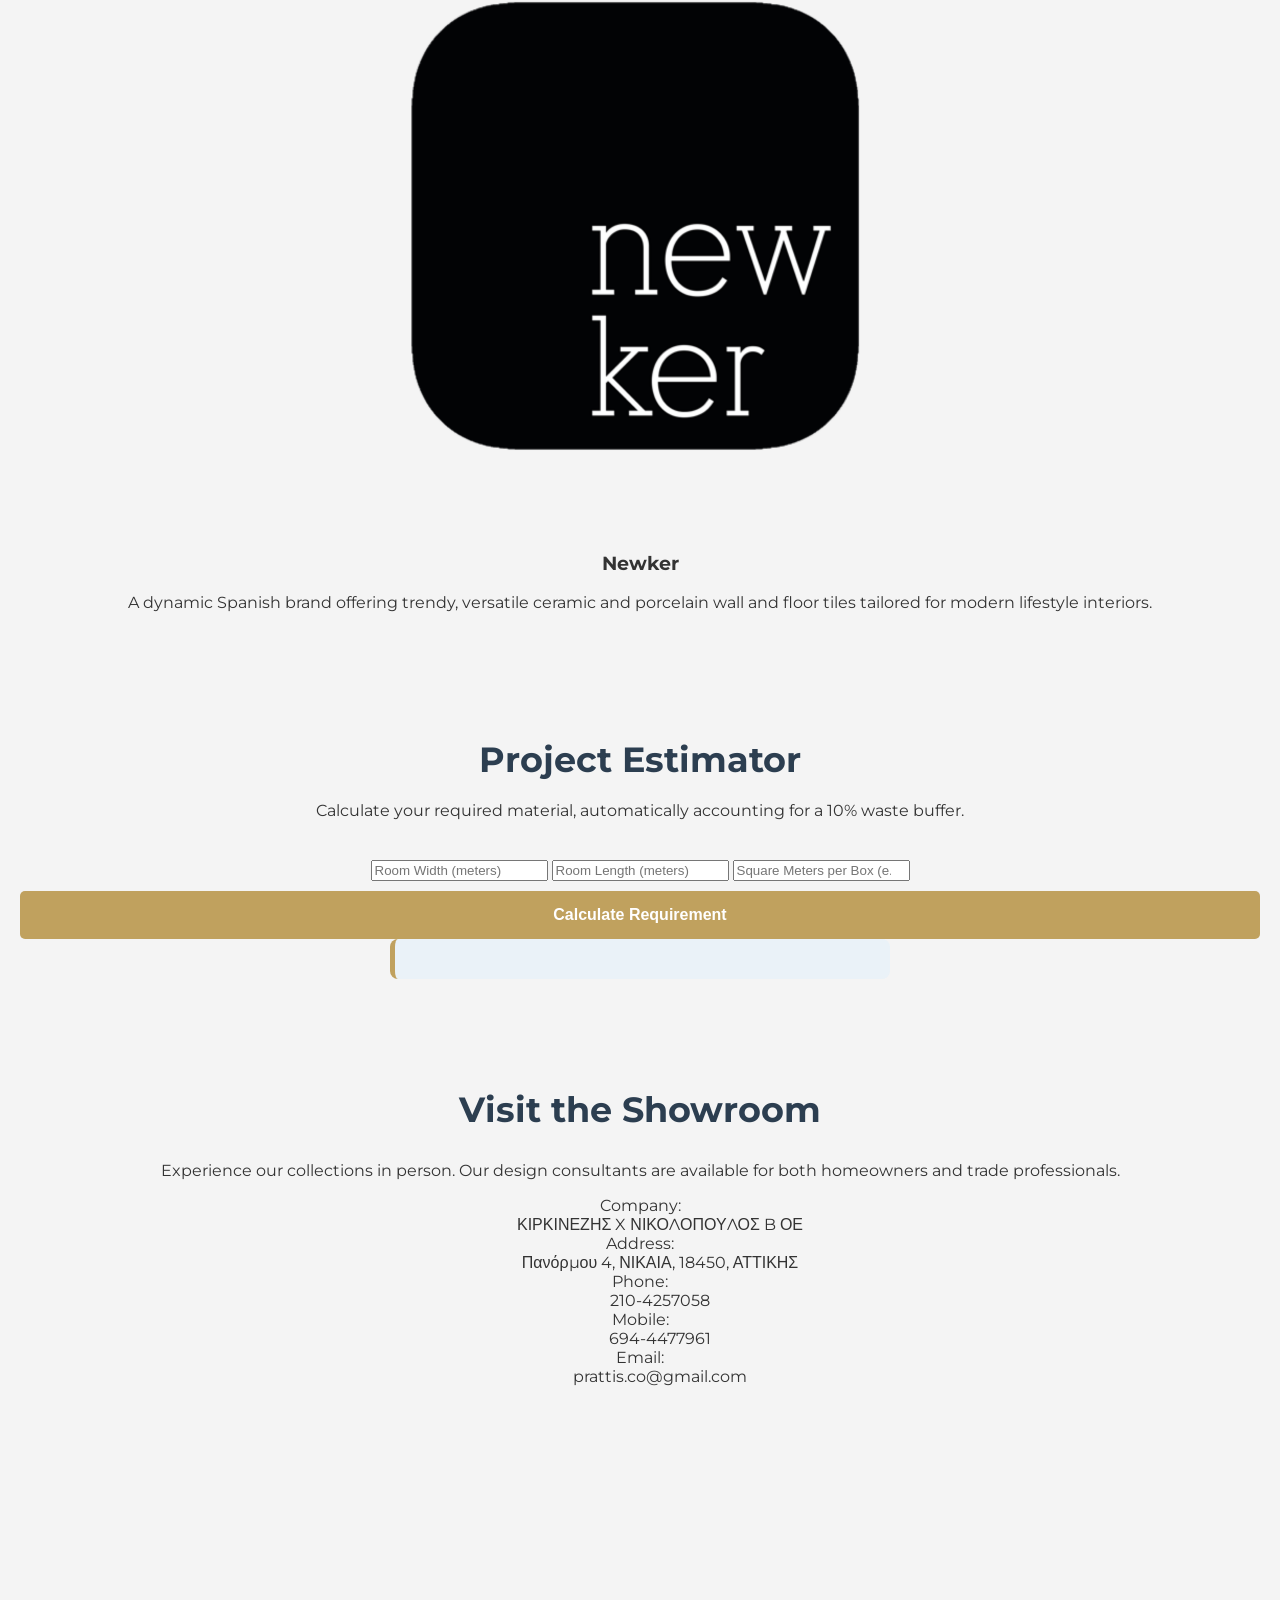
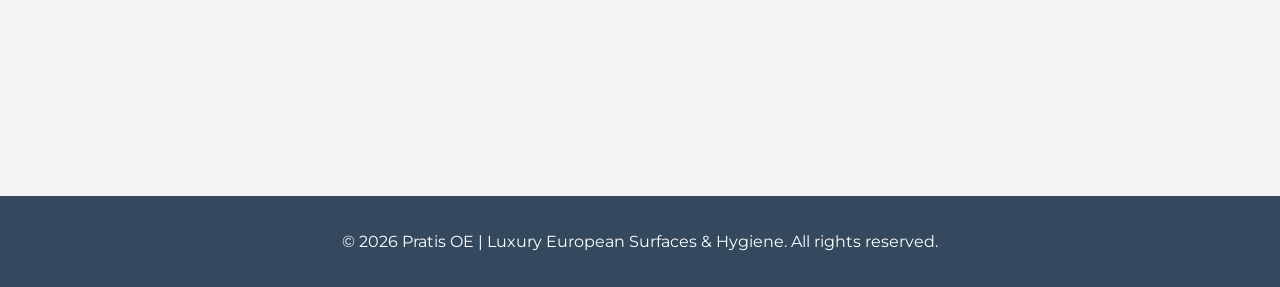
==== commit 7437a167: "Revise index.html for content and structure updates Updated the website content and structure for Pr" ====
--- a/index.html
+++ b/index.html
@@ -1,192 +1,165 @@
 <!DOCTYPE html>
-<html lang="el"> <head>
+<html lang="el">
+<head>
     <meta charset="UTF-8">
     <meta name="viewport" content="width=device-width, initial-scale=1.0">
-
-    <title>Pratis - Εισαγωγές Ειδών Υγιεινής & Πλακιδίων | Νίκαια </title>
-
-    <meta name="description" content="Η Pratis στην Νίκαια ειδικεύεται στην εισαγωγή πολυτελών πλακιδίων και ειδών υγιεινής κορυφαίας ποιότητας. Ανακαλύψτε τις συλλογές μας.">
-
-    <link rel="icon" type="image/png" href="favicon.png">
-
+    <title>Pratis | Luxury European Surfaces & Hygiene</title>
+    <meta name="description" content="Pratis OE specializes in importing the finest luxury tiles and hygiene products from Italy and Spain to Nikaia.">
+    <link href="https://fonts.googleapis.com/css2?family=Montserrat:wght@300;400;600&family=Playfair+Display:ital,wght@0,400;0,600;1,400&display=swap" rel="stylesheet">
     <link rel="stylesheet" href="style.css">
 </head>
 <body>
 
     <header>
-    <div class="logo-container">  
-        <a href="#home" class="logo-link">
-            <img src="pratis-logo.png" alt="Pratis Company Logo">
+        <a href="#home" class="logo-container">
+            <span class="company-name">PRATIS OE</span>
         </a>
-        <span class="company-name">PRATIS OE</span>
-    </div>    
         <nav>
             <ul>
-                <li><a href="#home">Home</a></li>
-                <li><a href="#about">About Us</a></li>
-                <li><a href="#brands">Our Brands</a></li>
+                <li><a href="#about">The Heritage</a></li>
+                <li><a href="#brands">Collections</a></li>
+                <li><a href="#calculator">Calculator</a></li>
                 <li><a href="#contact">Contact</a></li>
             </ul>
         </nav>
     </header>
 
     <main>
-        <section id="home">
-            <div class="banner">
-                <h1>Elevating Your Space with Premium Imports</h1>
-                <p>Discover our exclusive collections of luxury tiles and hygiene products.</p>
-                <button onclick="window.location.href='#contact'">Contact Us Now!</button>
+        <section id="home" class="hero">
+            <div class="hero-content">
+                <h1>The Art of European Surface</h1>
+                <p>Direct importers of the finest porcelain, ceramic, and natural stone from Italy and Spain to Greece.</p>
+                <a href="#brands" class="btn-primary">Explore Collections</a>
             </div>
         </section>
 
         <section id="about">
-            <h2>About Pratis</h2>
-            <p>At Pratis OE, we're more than just a business; we're a family. Founded on the principles of integrity, dedication, and genuine care, our company was built from the ground up with a single, clear mission: to treat every customer like a part of our family.
-
-As a family-run business, our name and reputation are at the heart of everything we do. We believe that exceptional service and fair pricing aren't just business strategies—they are the cornerstones of a lasting relationship. In a market often dominated by large, impersonal corporations, we stand out by offering a personal touch. When you contact us, you're speaking with someone who is personally invested in your success and satisfaction.</p>
+            <div class="about-grid">
+                <img src="Castelvetro.jpg" alt="Luxury Tile Showroom" class="about-image">
+                <div class="about-text">
+                    <h2 class="section-title" style="text-align: left; margin-bottom: 20px;">A Legacy of Quality</h2>
+                    <p>At Pratis OE, we are more than just a business; we are a family. Founded on the principles of integrity, dedication, and genuine care, our company was built from the ground up with a single, clear mission: to treat every customer like a part of our family.</p>
+                    <p>As a family-run business, our name and reputation are at the heart of everything we do. We believe that exceptional service and fair pricing are not just business strategies—they are the cornerstones of a lasting relationship.</p>
+                    <p>In a market often dominated by large, impersonal corporations, we stand out by offering a personal touch. We source directly from the most prestigious quarries and kilns in Europe, bringing world-class design directly to your doorstep in Nikaia.</p>
+                </div>
+            </div>
         </section>
 
         <section id="brands">
-            <h2>Our Featured Brands</h2>
-            <input type="text" id="search-bar" onkeyup="searchProducts()" placeholder="Search for brands...">
-            <div class="product-list">
-                <div class="product-card">
-                    <img src="brand-logo-1.png" alt="Logo of Brand 1">
+            <h2 class="section-title">Our Featured Brands</h2>
+            <div class="search-container">
+                <input type="text" id="search-bar" onkeyup="searchProducts()" placeholder="Search by brand, style, or origin (e.g., 'Italian', 'Porcelain')...">
+            </div>
+
+            <div class="brands-grid">
+                <div class="brand-card">
+                    <img src="brand-logo-1.png" alt="ROSAGRES Logo" class="brand-logo">
                     <h3>ROSAGRES</h3>
-                    <p>ROSAGRES is known for its high-quality porcelain stoneware products for swimming 
-                        pools, outdoor/industrial pavements, and high-traffic areas. The company is a leader
-                         in the swimming pool sector, particularly public pools, and is recognized for its innovative
-                          and durable solutions, including specialized overflow systems.</p>
+                    <p>Spanish leaders in high-quality porcelain stoneware products, specializing in swimming pools, outdoor pavements, and high-traffic areas with innovative overflow systems.</p>
                 </div>
-                <div class="product-card">
-                    <img src="brand-logo-2.png" alt="Logo of Brand 2">
+                <div class="brand-card">
+                    <img src="brand-logo-2.png" alt="SUPERGRES Logo" class="brand-logo">
                     <h3>SUPERGRES</h3>
-                    <p>Supergres is an Italian company known for producing high-quality,
-                         innovative porcelain stoneware tiles and white body wall tiles for residential
-                          and commercial spaces, recognized for their realistic Italian design, sophisticated 
-                          finishes, and versatile aesthetic appeal in styles ranging from classic to modern.</p>
+                    <p>Italian masters of realistic porcelain stoneware and white body wall tiles. Perfect for residential spaces seeking sophisticated finishes and versatile aesthetics.</p>
                 </div>
-                <div class="product-card">
-                    <img src="brand-logo-3.jpg" alt="Logo of Brand 3">
-                    <h3>Quintessenza Ceramiche</h3>
-                    <p>Quintessenza Ceramiche is known for its innovative and high-quality small-format ceramic
-                         tiles, combining traditional craftsmanship with modern technology, and focusing on unique 
-                         design, sophisticated color palettes, and textures.</p>
+                <div class="brand-card">
+                    <img src="brand-logo-3.jpg" alt="Quintessenza Logo" class="brand-logo">
+                    <h3>Quintessenza</h3>
+                    <p>Combining traditional craftsmanship with modern technology, producing innovative small-format ceramic tiles with sophisticated color palettes and textures.</p>
                 </div>
-                 <div class="product-card">
-                    <img src="brand-logo-4.png" alt="Logo of Brand 4">
+                <div class="brand-card">
+                    <img src="brand-logo-4.png" alt="Sil Ceramiche Logo" class="brand-logo">
                     <h3>Sil Ceramiche</h3>
-                    <p></p>
+                    <p>Avant-garde Italian design focused on large-format slabs and architectural surfaces that push the boundaries of modern interior styling.</p>
                 </div>
-                 <div class="product-card">
-                    <img src="brand-logo-5.png" alt="Logo of Brand 5">
+                <div class="brand-card">
+                    <img src="brand-logo-5.png" alt="KEOPE Ceramiche Logo" class="brand-logo">
                     <h3>KEOPE Ceramiche</h3>
-                    <p></p>
+                    <p>A benchmark in the Italian ceramic industry, Keope delivers exceptionally durable, full-body porcelain stoneware for both indoor and outdoor commercial projects.</p>
                 </div>
-                 <div class="product-card">
-                    <img src="brand-logo-6.png" alt="Logo of Brand 6">
-                    <h3>ceramiche CASTELVETRO</h3>
-                    <p></p>
+                <div class="brand-card">
+                    <img src="brand-logo-6.png" alt="Castelvetro Logo" class="brand-logo">
+                    <h3>Castelvetro</h3>
+                    <p>Specialists in wood-look and stone-look porcelain. Castelvetro combines the warmth of natural materials with the zero-maintenance benefits of Italian ceramic.</p>
                 </div>
-                 <div class="product-card">
-                    <img src="brand-logo-7.png" alt="Logo of Brand 7">
+                <div class="brand-card">
+                    <img src="brand-logo-7.png" alt="Novoceram Logo" class="brand-logo">
                     <h3>Novoceram</h3>
-                    <p></p>
+                    <p>French elegance meets technical precision. Novoceram has been producing refined, sustainable ceramic collections for high-end residential projects since 1863.</p>
                 </div>
-                 <div class="product-card">
-                    <img src="brand-logo-8.png" alt="Logo of Brand 8">
+                <div class="brand-card">
+                    <img src="brand-logo-8.png" alt="Apavisa Logo" class="brand-logo">
                     <h3>Apavisa</h3>
-                    <p></p>
+                    <p>High-tech Spanish porcelain designed for contemporary architecture. Known for oxidized metal looks, concrete aesthetics, and hyper-realistic stone finishes.</p>
                 </div>
-                 <div class="product-card">
-                    <img src="brand-logo-9.png" alt="Logo of Brand 9">
+                <div class="brand-card">
+                    <img src="brand-logo-9.png" alt="Dune Logo" class="brand-logo">
                     <h3>Dune</h3>
-                    <p></p>
+                    <p>The ultimate choice for decorative tiles and mosaics. Dune offers bold, fashion-forward Spanish ceramics that act as the centerpiece of any bathroom or kitchen.</p>
                 </div>
-                 <div class="product-card">
-                    <img src="brand-logo-10.png" alt="Logo of Brand 10">
+                <div class="brand-card">
+                    <img src="brand-logo-10.png" alt="Tavar Logo" class="brand-logo">
                     <h3>Tavar</h3>
-                    <p></p>
+                    <p>Premium wooden flooring artisans. Tavar brings the authentic, timeless luxury of European hardwood parquet to elevate any architectural space.</p>
                 </div>
-                 <div class="product-card">
-                    <img src="brand-logo-11.png" alt="Logo of Brand 11">
+                <div class="brand-card">
+                    <img src="brand-logo-11.png" alt="Terraklinker Logo" class="brand-logo">
                     <h3>Terraklinker</h3>
-                    <p></p>
+                    <p>Extruded natural klinker tiles from Spain. Renowned for their extreme resistance to frost and temperature changes, making them the superior choice for outdoor terraces.</p>
                 </div>
-                 <div class="product-card">
-                    <img src="brand-logo-12.png" alt="Logo of Brand 12">
-                    <h3>Cerpa</h3>
-                    <p></p>
+                <div class="brand-card">
+                    <img src="brand-logo-13.png" alt="Newker Logo" class="brand-logo">
+                    <h3>Newker</h3>
+                    <p>A dynamic Spanish brand offering trendy, versatile ceramic and porcelain wall and floor tiles tailored for modern lifestyle interiors.</p>
                 </div>
-                 <div class="product-card">
-                    <img src="brand-logo-13.png" alt="Logo of Brand 13">
-                    <h3>Newker</h3>
-                    <p></p>
-                </div>
-                 <div class="product-card">
-                    <img src="brand-logo-14.png" alt="Logo of Brand 14">
-                    <h3>Effepi</h3>
-                    <p></p>
-                </div>
-
             </div>
         </section>
 
         <section id="calculator">
-            <h2>Project Calculator</h2>
-            <p>Estimate the number of tile boxes you'll need for your project.</p>
-            <div class="calculator-form">
-                <label for="room-width">Room Width (meters):</label>
-                <input type="number" id="room-width" placeholder="e.g., 3.5">
-                <label for="room-length">Room Length (meters):</label>
-                <input type="number" id="room-length" placeholder="e.g., 4">
-                <label for="sqm-per-box">Square Meters per Box:</label>
-                <input type="number" id="sqm-per-box" placeholder="e.g., 1.44">
-                <button onclick="calculateTiles()">Calculate</button>
+            <div class="calc-wrapper">
+                <h2 class="section-title" style="margin-bottom: 20px;">Project Estimator</h2>
+                <p style="color: var(--color-grey); margin-bottom: 40px;">Calculate your required material, automatically accounting for a 10% waste buffer.</p>
+                
+                <div class="calc-form">
+                    <input type="number" id="room-width" placeholder="Room Width (meters)">
+                    <input type="number" id="room-length" placeholder="Room Length (meters)">
+                    <input type="number" id="sqm-per-box" placeholder="Square Meters per Box (e.g. 1.44)" class="full-width">
+                </div>
+                <button onclick="calculateTiles()" class="btn-primary" style="width: 100%;">Calculate Requirement</button>
+
+                <div id="calculator-result" class="result-container"></div>
             </div>
-            <div id="calculator-result" class="result-container">
-                </div>
         </section>
 
         <section id="contact">
-            <h2>Contact Us</h2>
-            <div class="contact-container">
-            <div class="contact-details">
-                <h3>Our Information</h3>
-                <dl>
-                    <dt>Επωνυμία:</dt>
-                    <dd>ΚΙΡΚΙΝΕΖΗΣ X ΝΙΚΟΛΟΠΟΥΛΟΣ B ΟΕ</dd>
-
-                    <dt>Διεύθυνση:</dt>
-                    <dd>Πανόρμου 4, ΝΙΚΑΙΑ, 18450, ΑΤΤΙΚΗΣ</dd>
-
-                    <dt>Τηλέφωνο:</dt>
-                    <dd>210-4257058</dd>
-
-                    <dt>Κινητό:</dt>
-                    <dd>694-4477961</dd>
-
-                    <dt>Fax:</dt>
-                    <dd>210-4250652</dd>
-                </dl>
-            </div>
-            <div class="contact-map">
-                <iframe src="https://www.google.com/maps/embed?pb=!1m18!1m12!1m3!1d3145.5419674319514!2d23.635945175767553!3d37.9644795012098!2m3!1f0!2f0!3f0!3m2!1i1024!2i768!4f13.1!3m3!1m2!1s0x14a1bba3631e9bad%3A0x1bf6c1f96edb48bc!2sPanormou%204%2C%20Nikea%20184%2050!5e0!3m2!1sen!2sgr!4v1759931133677!5m2!1sen!2sgr" width="600" height="450" style="border:0;" allowfullscreen="" loading="lazy" referrerpolicy="no-referrer-when-downgrade"></iframe>
-            </div>
+            <h2 class="section-title">Visit the Showroom</h2>
+            <div class="contact-grid">
+                <div class="contact-info">
+                    <p>Experience our collections in person. Our design consultants are available for both homeowners and trade professionals.</p>
+                    <dl>
+                        <dt>Company:</dt>
+                        <dd>ΚΙΡΚΙΝΕΖΗΣ X ΝΙΚΟΛΟΠΟΥΛΟΣ B ΟΕ</dd>
+                        <dt>Address:</dt>
+                        <dd>Πανόρμου 4, ΝΙΚΑΙΑ, 18450, ΑΤΤΙΚΗΣ</dd>
+                        <dt>Phone:</dt>
+                        <dd>210-4257058</dd>
+                        <dt>Mobile:</dt>
+                        <dd>694-4477961</dd>
+                        <dt>Email:</dt>
+                        <dd>prattis.co@gmail.com</dd>
+                    </dl>
+                </div>
+                <div class="contact-map">
+                    <iframe src="https://www.google.com/maps/embed?pb=!1m18!1m12!1m3!1d3145.485608820121!2d23.6441584!3d37.9657038!2m3!1f0!2f0!3f0!3m2!1i1024!2i768!4f13.1!3m3!1m2!1s0x14a1bc1b1b1b1b1b%3A0x1b1b1b1b1b1b1b1b!2sPanormou%204%2C%20Nikaia%20184%2050%2C%20Greece!5e0!3m2!1sen!2sus!4v1620000000000!5m2!1sen!2sus" width="100%" height="350" style="border:0;" allowfullscreen="" loading="lazy"></iframe>
+                </div>
             </div>
         </section>
     </main>
 
     <footer>
-        <p>&copy; 2025 Pratis | Εμπόριο Ειδών Υγιεινής. All rights reserved.</p>
-        <div class="social-links">
-            <a href="#">Facebook</a>
-            <a href="#">Instagram</a>
-        </div>
+        <p>© 2026 Pratis OE | Luxury European Surfaces & Hygiene. All rights reserved.</p>
     </footer>
 
     <script src="script.js"></script>
 </body>
-
 </html>
-
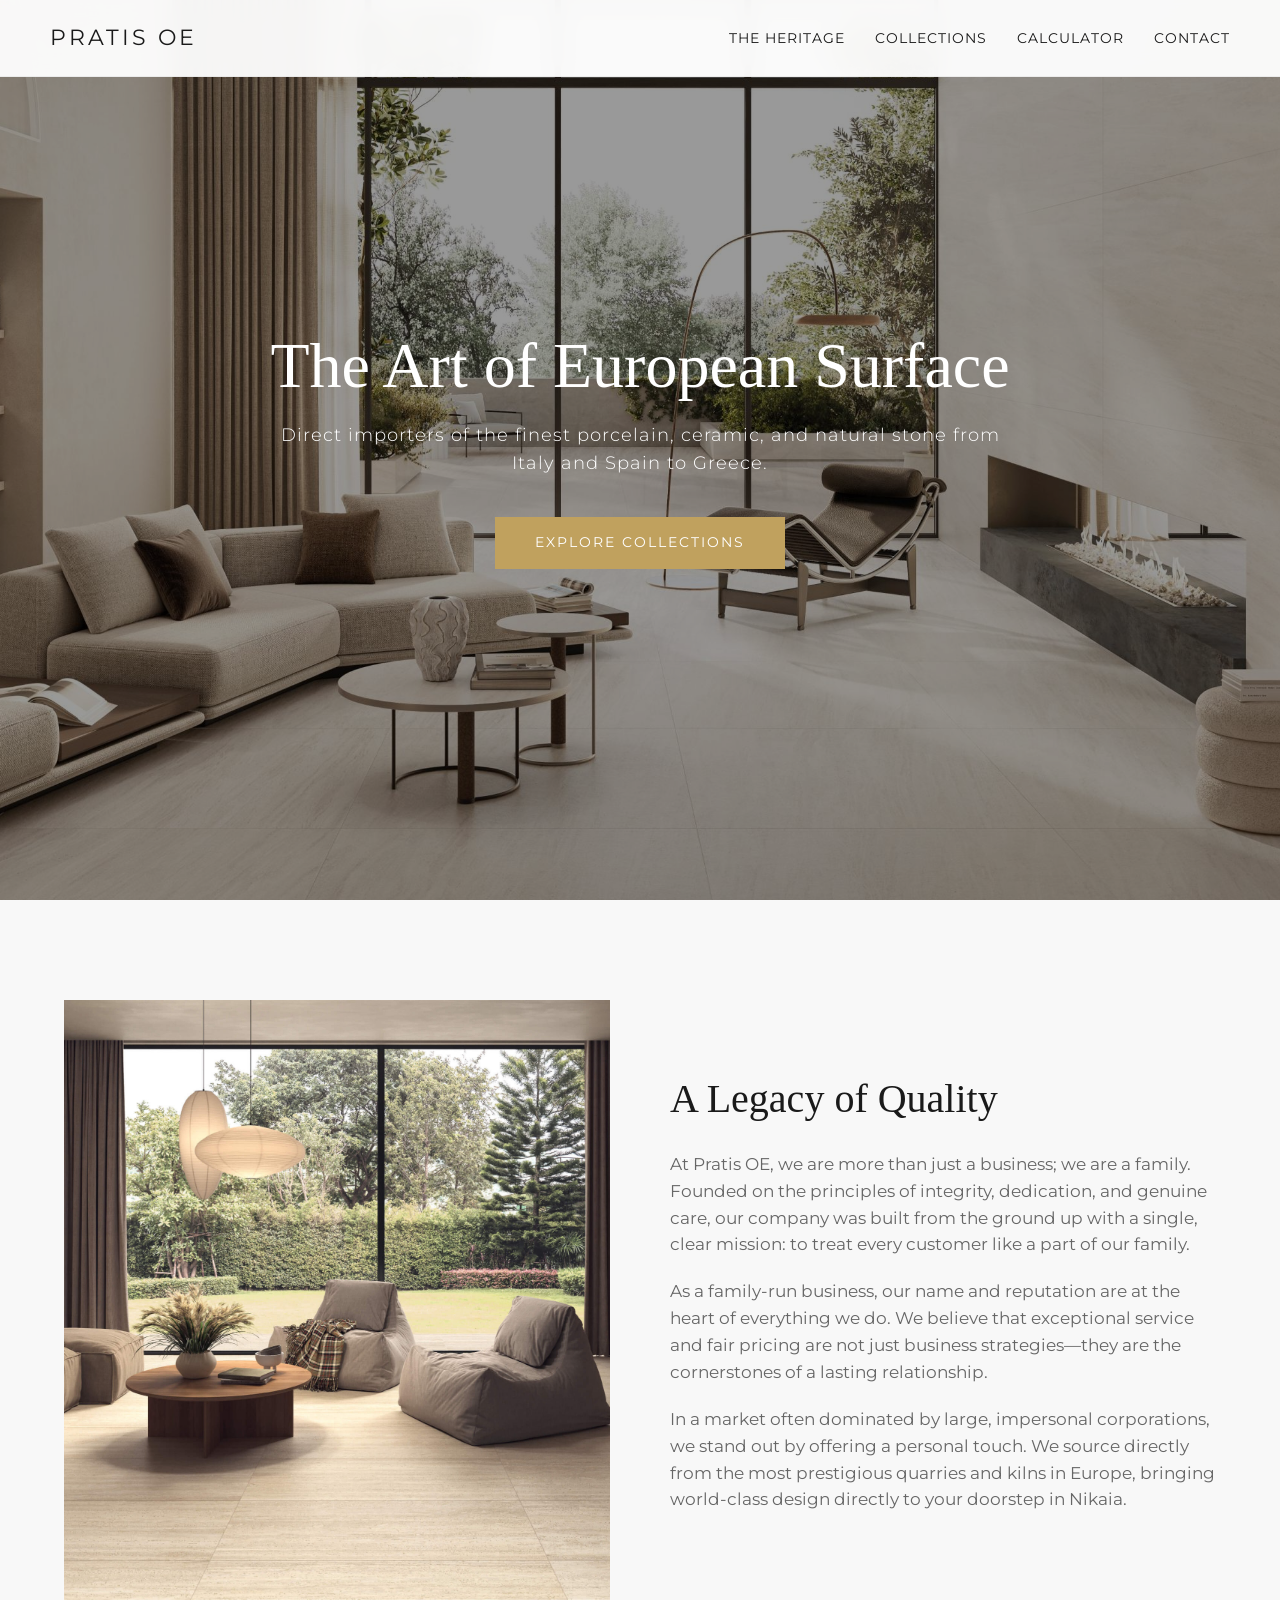
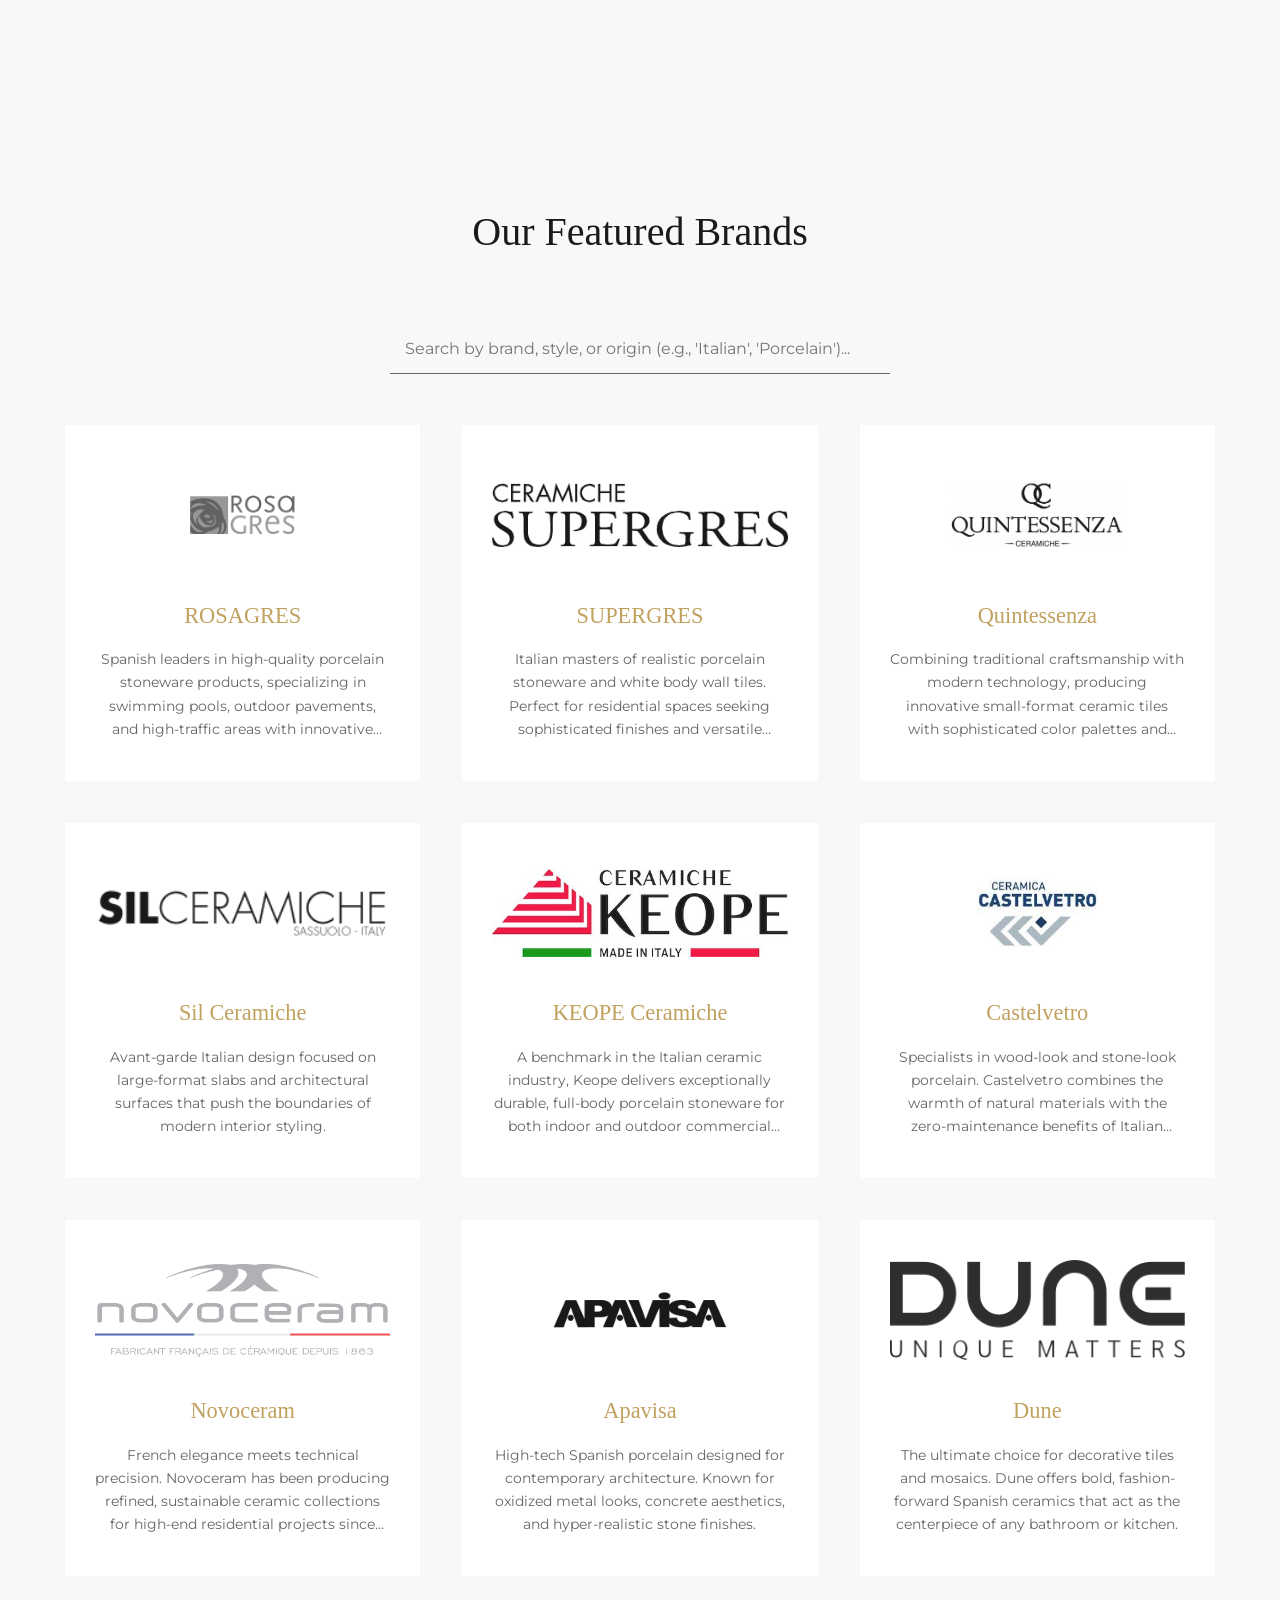
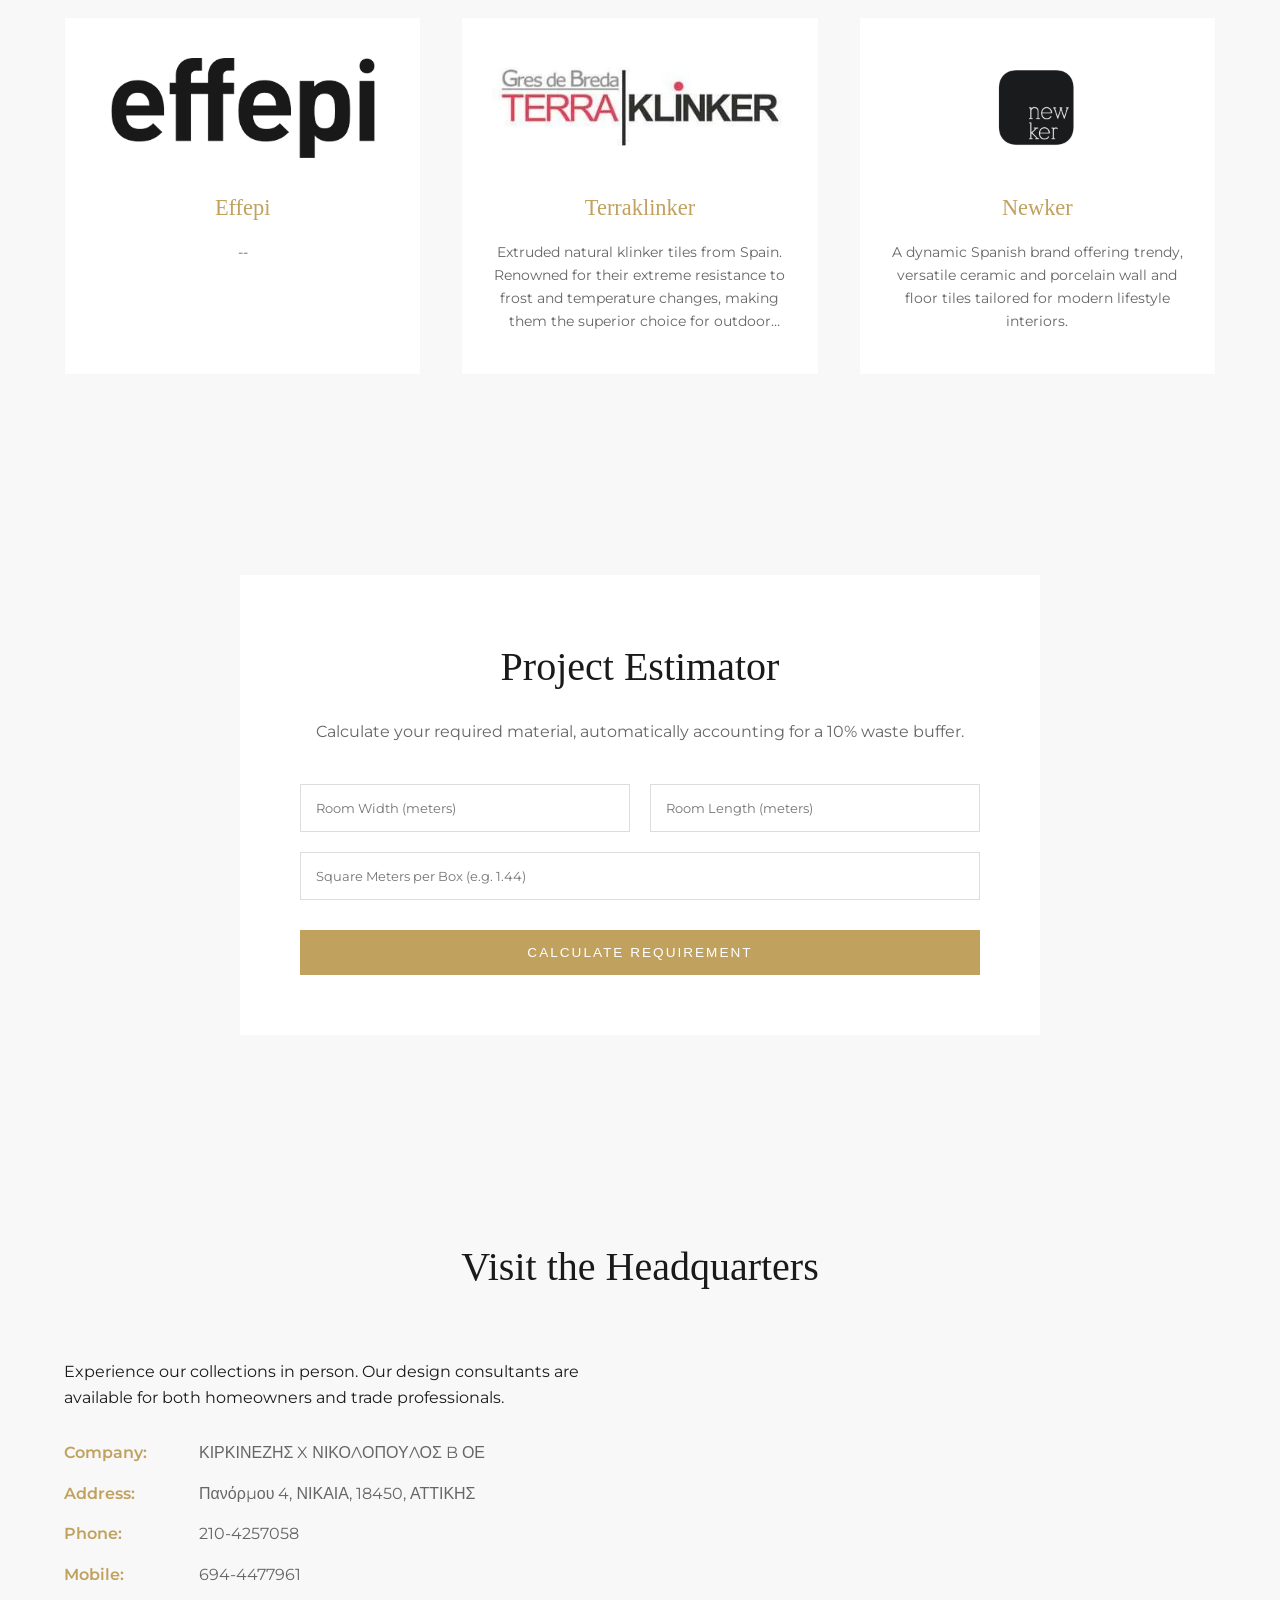
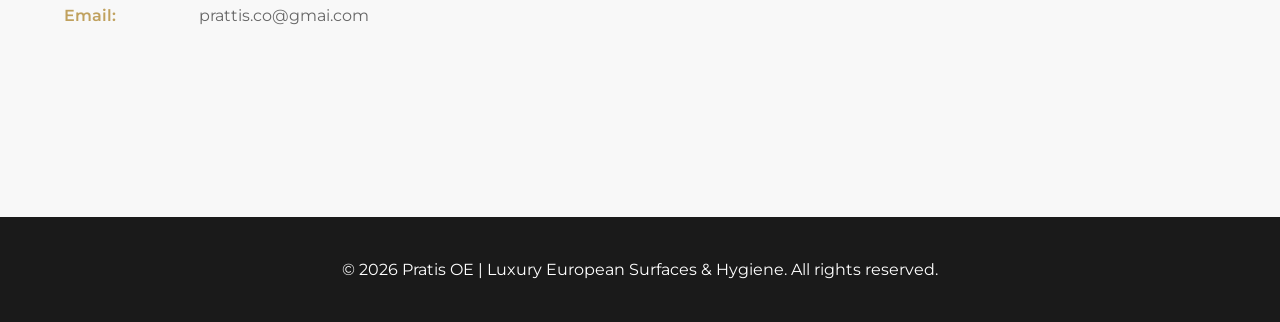
==== commit bae630d1: "Add brand images and update site assets/links Add multiple brand and asset images to img/ and update" ====
--- a/index.html
+++ b/index.html
@@ -1,165 +1,165 @@
-<!DOCTYPE html>
-<html lang="el">
-<head>
-    <meta charset="UTF-8">
-    <meta name="viewport" content="width=device-width, initial-scale=1.0">
-    <title>Pratis | Luxury European Surfaces & Hygiene</title>
-    <meta name="description" content="Pratis OE specializes in importing the finest luxury tiles and hygiene products from Italy and Spain to Nikaia.">
-    <link href="https://fonts.googleapis.com/css2?family=Montserrat:wght@300;400;600&family=Playfair+Display:ital,wght@0,400;0,600;1,400&display=swap" rel="stylesheet">
-    <link rel="stylesheet" href="style.css">
-</head>
-<body>
-
-    <header>
-        <a href="#home" class="logo-container">
-            <span class="company-name">PRATIS OE</span>
-        </a>
-        <nav>
-            <ul>
-                <li><a href="#about">The Heritage</a></li>
-                <li><a href="#brands">Collections</a></li>
-                <li><a href="#calculator">Calculator</a></li>
-                <li><a href="#contact">Contact</a></li>
-            </ul>
-        </nav>
-    </header>
-
-    <main>
-        <section id="home" class="hero">
-            <div class="hero-content">
-                <h1>The Art of European Surface</h1>
-                <p>Direct importers of the finest porcelain, ceramic, and natural stone from Italy and Spain to Greece.</p>
-                <a href="#brands" class="btn-primary">Explore Collections</a>
-            </div>
-        </section>
-
-        <section id="about">
-            <div class="about-grid">
-                <img src="Castelvetro.jpg" alt="Luxury Tile Showroom" class="about-image">
-                <div class="about-text">
-                    <h2 class="section-title" style="text-align: left; margin-bottom: 20px;">A Legacy of Quality</h2>
-                    <p>At Pratis OE, we are more than just a business; we are a family. Founded on the principles of integrity, dedication, and genuine care, our company was built from the ground up with a single, clear mission: to treat every customer like a part of our family.</p>
-                    <p>As a family-run business, our name and reputation are at the heart of everything we do. We believe that exceptional service and fair pricing are not just business strategies—they are the cornerstones of a lasting relationship.</p>
-                    <p>In a market often dominated by large, impersonal corporations, we stand out by offering a personal touch. We source directly from the most prestigious quarries and kilns in Europe, bringing world-class design directly to your doorstep in Nikaia.</p>
-                </div>
-            </div>
-        </section>
-
-        <section id="brands">
-            <h2 class="section-title">Our Featured Brands</h2>
-            <div class="search-container">
-                <input type="text" id="search-bar" onkeyup="searchProducts()" placeholder="Search by brand, style, or origin (e.g., 'Italian', 'Porcelain')...">
-            </div>
-
-            <div class="brands-grid">
-                <div class="brand-card">
-                    <img src="brand-logo-1.png" alt="ROSAGRES Logo" class="brand-logo">
-                    <h3>ROSAGRES</h3>
-                    <p>Spanish leaders in high-quality porcelain stoneware products, specializing in swimming pools, outdoor pavements, and high-traffic areas with innovative overflow systems.</p>
-                </div>
-                <div class="brand-card">
-                    <img src="brand-logo-2.png" alt="SUPERGRES Logo" class="brand-logo">
-                    <h3>SUPERGRES</h3>
-                    <p>Italian masters of realistic porcelain stoneware and white body wall tiles. Perfect for residential spaces seeking sophisticated finishes and versatile aesthetics.</p>
-                </div>
-                <div class="brand-card">
-                    <img src="brand-logo-3.jpg" alt="Quintessenza Logo" class="brand-logo">
-                    <h3>Quintessenza</h3>
-                    <p>Combining traditional craftsmanship with modern technology, producing innovative small-format ceramic tiles with sophisticated color palettes and textures.</p>
-                </div>
-                <div class="brand-card">
-                    <img src="brand-logo-4.png" alt="Sil Ceramiche Logo" class="brand-logo">
-                    <h3>Sil Ceramiche</h3>
-                    <p>Avant-garde Italian design focused on large-format slabs and architectural surfaces that push the boundaries of modern interior styling.</p>
-                </div>
-                <div class="brand-card">
-                    <img src="brand-logo-5.png" alt="KEOPE Ceramiche Logo" class="brand-logo">
-                    <h3>KEOPE Ceramiche</h3>
-                    <p>A benchmark in the Italian ceramic industry, Keope delivers exceptionally durable, full-body porcelain stoneware for both indoor and outdoor commercial projects.</p>
-                </div>
-                <div class="brand-card">
-                    <img src="brand-logo-6.png" alt="Castelvetro Logo" class="brand-logo">
-                    <h3>Castelvetro</h3>
-                    <p>Specialists in wood-look and stone-look porcelain. Castelvetro combines the warmth of natural materials with the zero-maintenance benefits of Italian ceramic.</p>
-                </div>
-                <div class="brand-card">
-                    <img src="brand-logo-7.png" alt="Novoceram Logo" class="brand-logo">
-                    <h3>Novoceram</h3>
-                    <p>French elegance meets technical precision. Novoceram has been producing refined, sustainable ceramic collections for high-end residential projects since 1863.</p>
-                </div>
-                <div class="brand-card">
-                    <img src="brand-logo-8.png" alt="Apavisa Logo" class="brand-logo">
-                    <h3>Apavisa</h3>
-                    <p>High-tech Spanish porcelain designed for contemporary architecture. Known for oxidized metal looks, concrete aesthetics, and hyper-realistic stone finishes.</p>
-                </div>
-                <div class="brand-card">
-                    <img src="brand-logo-9.png" alt="Dune Logo" class="brand-logo">
-                    <h3>Dune</h3>
-                    <p>The ultimate choice for decorative tiles and mosaics. Dune offers bold, fashion-forward Spanish ceramics that act as the centerpiece of any bathroom or kitchen.</p>
-                </div>
-                <div class="brand-card">
-                    <img src="brand-logo-10.png" alt="Tavar Logo" class="brand-logo">
-                    <h3>Tavar</h3>
-                    <p>Premium wooden flooring artisans. Tavar brings the authentic, timeless luxury of European hardwood parquet to elevate any architectural space.</p>
-                </div>
-                <div class="brand-card">
-                    <img src="brand-logo-11.png" alt="Terraklinker Logo" class="brand-logo">
-                    <h3>Terraklinker</h3>
-                    <p>Extruded natural klinker tiles from Spain. Renowned for their extreme resistance to frost and temperature changes, making them the superior choice for outdoor terraces.</p>
-                </div>
-                <div class="brand-card">
-                    <img src="brand-logo-13.png" alt="Newker Logo" class="brand-logo">
-                    <h3>Newker</h3>
-                    <p>A dynamic Spanish brand offering trendy, versatile ceramic and porcelain wall and floor tiles tailored for modern lifestyle interiors.</p>
-                </div>
-            </div>
-        </section>
-
-        <section id="calculator">
-            <div class="calc-wrapper">
-                <h2 class="section-title" style="margin-bottom: 20px;">Project Estimator</h2>
-                <p style="color: var(--color-grey); margin-bottom: 40px;">Calculate your required material, automatically accounting for a 10% waste buffer.</p>
-                
-                <div class="calc-form">
-                    <input type="number" id="room-width" placeholder="Room Width (meters)">
-                    <input type="number" id="room-length" placeholder="Room Length (meters)">
-                    <input type="number" id="sqm-per-box" placeholder="Square Meters per Box (e.g. 1.44)" class="full-width">
-                </div>
-                <button onclick="calculateTiles()" class="btn-primary" style="width: 100%;">Calculate Requirement</button>
-
-                <div id="calculator-result" class="result-container"></div>
-            </div>
-        </section>
-
-        <section id="contact">
-            <h2 class="section-title">Visit the Showroom</h2>
-            <div class="contact-grid">
-                <div class="contact-info">
-                    <p>Experience our collections in person. Our design consultants are available for both homeowners and trade professionals.</p>
-                    <dl>
-                        <dt>Company:</dt>
-                        <dd>ΚΙΡΚΙΝΕΖΗΣ X ΝΙΚΟΛΟΠΟΥΛΟΣ B ΟΕ</dd>
-                        <dt>Address:</dt>
-                        <dd>Πανόρμου 4, ΝΙΚΑΙΑ, 18450, ΑΤΤΙΚΗΣ</dd>
-                        <dt>Phone:</dt>
-                        <dd>210-4257058</dd>
-                        <dt>Mobile:</dt>
-                        <dd>694-4477961</dd>
-                        <dt>Email:</dt>
-                        <dd>prattis.co@gmail.com</dd>
-                    </dl>
-                </div>
-                <div class="contact-map">
-                    <iframe src="https://www.google.com/maps/embed?pb=!1m18!1m12!1m3!1d3145.485608820121!2d23.6441584!3d37.9657038!2m3!1f0!2f0!3f0!3m2!1i1024!2i768!4f13.1!3m3!1m2!1s0x14a1bc1b1b1b1b1b%3A0x1b1b1b1b1b1b1b1b!2sPanormou%204%2C%20Nikaia%20184%2050%2C%20Greece!5e0!3m2!1sen!2sus!4v1620000000000!5m2!1sen!2sus" width="100%" height="350" style="border:0;" allowfullscreen="" loading="lazy"></iframe>
-                </div>
-            </div>
-        </section>
-    </main>
-
-    <footer>
-        <p>© 2026 Pratis OE | Luxury European Surfaces & Hygiene. All rights reserved.</p>
-    </footer>
-
-    <script src="script.js"></script>
-</body>
-</html>
+<!DOCTYPE html>
+<html lang="el">
+<head>
+    <meta charset="UTF-8">
+    <meta name="viewport" content="width=device-width, initial-scale=1.0">
+    <title>Pratis | Luxury European Surfaces & Hygiene</title>
+    <meta name="description" content="Pratis OE specializes in importing the finest luxury tiles and hygiene products from Italy and Spain to Nikaia.">
+    <link href="https://fonts.googleapis.com/css2?family=Montserrat:wght@300;400;600&family=Playfair+Display:ital,wght@0,400;0,600;1,400&display=swap" rel="stylesheet">
+    <link rel="stylesheet" href="style.css">
+</head>
+<body>
+
+    <header>
+        <a href="#home" class="logo-container">
+            <span class="company-name">PRATIS OE</span>
+        </a>
+        <nav>
+            <ul>
+                <li><a href="#about">The Heritage</a></li>
+                <li><a href="#brands">Collections</a></li>
+                <li><a href="#calculator">Calculator</a></li>
+                <li><a href="#contact">Contact</a></li>
+            </ul>
+        </nav>
+    </header>
+
+    <main>
+        <section id="home" class="hero">
+            <div class="hero-content">
+                <h1>The Art of European Surface</h1>
+                <p>Direct importers of the finest porcelain, ceramic, and natural stone from Italy and Spain to Greece.</p>
+                <a href="#brands" class="btn-primary">Explore Collections</a>
+            </div>
+        </section>
+
+        <section id="about">
+            <div class="about-grid">
+                <img src="img/Castelvetro.jpg" alt="Luxury Tile Showroom" class="about-image">
+                <div class="about-text">
+                    <h2 class="section-title" style="text-align: left; margin-bottom: 20px;">A Legacy of Quality</h2>
+                    <p>At Pratis OE, we are more than just a business; we are a family. Founded on the principles of integrity, dedication, and genuine care, our company was built from the ground up with a single, clear mission: to treat every customer like a part of our family.</p>
+                    <p>As a family-run business, our name and reputation are at the heart of everything we do. We believe that exceptional service and fair pricing are not just business strategies—they are the cornerstones of a lasting relationship.</p>
+                    <p>In a market often dominated by large, impersonal corporations, we stand out by offering a personal touch. We source directly from the most prestigious quarries and kilns in Europe, bringing world-class design directly to your doorstep in Nikaia.</p>
+                </div>
+            </div>
+        </section>
+
+        <section id="brands">
+            <h2 class="section-title">Our Featured Brands</h2>
+            <div class="search-container">
+                <input type="text" id="search-bar" onkeyup="searchProducts()" placeholder="Search by brand, style, or origin (e.g., 'Italian', 'Porcelain')...">
+            </div>
+
+            <div class="brands-grid">
+                <div class="brand-card" onclick="window.open('https://rosagres.com/en/', '_blank');">
+                    <img src="img/brand-logo-1.png" alt="ROSAGRES Logo" class="brand-logo">
+                    <h3>ROSAGRES</h3>
+                    <p>Spanish leaders in high-quality porcelain stoneware products, specializing in swimming pools, outdoor pavements, and high-traffic areas with innovative overflow systems.</p>
+                </div>
+                <div class="brand-card">
+                    <img src="img/brand-logo-2.png" alt="SUPERGRES Logo" class="brand-logo">
+                    <h3>SUPERGRES</h3>
+                    <p>Italian masters of realistic porcelain stoneware and white body wall tiles. Perfect for residential spaces seeking sophisticated finishes and versatile aesthetics.</p>
+                </div>
+                <div class="brand-card">
+                    <img src="img/brand-logo-3.jpg" alt="Quintessenza Logo" class="brand-logo">
+                    <h3>Quintessenza</h3>
+                    <p>Combining traditional craftsmanship with modern technology, producing innovative small-format ceramic tiles with sophisticated color palettes and textures.</p>
+                </div>
+                <div class="brand-card">
+                    <img src="img/brand-logo-4.png" alt="Sil Ceramiche Logo" class="brand-logo">
+                    <h3>Sil Ceramiche</h3>
+                    <p>Avant-garde Italian design focused on large-format slabs and architectural surfaces that push the boundaries of modern interior styling.</p>
+                </div>
+                <div class="brand-card">
+                    <img src="img/brand-logo-5.png" alt="KEOPE Ceramiche Logo" class="brand-logo">
+                    <h3>KEOPE Ceramiche</h3>
+                    <p>A benchmark in the Italian ceramic industry, Keope delivers exceptionally durable, full-body porcelain stoneware for both indoor and outdoor commercial projects.</p>
+                </div>
+                <div class="brand-card">
+                    <img src="img/brand-logo-6.png" alt="Castelvetro Logo" class="brand-logo">
+                    <h3>Castelvetro</h3>
+                    <p>Specialists in wood-look and stone-look porcelain. Castelvetro combines the warmth of natural materials with the zero-maintenance benefits of Italian ceramic.</p>
+                </div>
+                <div class="brand-card">
+                    <img src="img/brand-logo-7.png" alt="Novoceram Logo" class="brand-logo">
+                    <h3>Novoceram</h3>
+                    <p>French elegance meets technical precision. Novoceram has been producing refined, sustainable ceramic collections for high-end residential projects since 1863.</p>
+                </div>
+                <div class="brand-card">
+                    <img src="img/brand-logo-8.png" alt="Apavisa Logo" class="brand-logo">
+                    <h3>Apavisa</h3>
+                    <p>High-tech Spanish porcelain designed for contemporary architecture. Known for oxidized metal looks, concrete aesthetics, and hyper-realistic stone finishes.</p>
+                </div>
+                <div class="brand-card">
+                    <img src="img/brand-logo-9.png" alt="Dune Logo" class="brand-logo">
+                    <h3>Dune</h3>
+                    <p>The ultimate choice for decorative tiles and mosaics. Dune offers bold, fashion-forward Spanish ceramics that act as the centerpiece of any bathroom or kitchen.</p>
+                </div>
+                <div class="brand-card">
+                    <img src="img/brand-logo-10.png" alt="Effepi Logo" class="brand-logo">
+                    <h3>Effepi</h3>
+                    <p>--</p>
+                </div>
+                <div class="brand-card">
+                    <img src="img/brand-logo-11.png" alt="Terraklinker Logo" class="brand-logo">
+                    <h3>Terraklinker</h3>
+                    <p>Extruded natural klinker tiles from Spain. Renowned for their extreme resistance to frost and temperature changes, making them the superior choice for outdoor terraces.</p>
+                </div>
+                <div class="brand-card">
+                    <img src="img/brand-logo-13.png" alt="Newker Logo" class="brand-logo">
+                    <h3>Newker</h3>
+                    <p>A dynamic Spanish brand offering trendy, versatile ceramic and porcelain wall and floor tiles tailored for modern lifestyle interiors.</p>
+                </div>
+            </div>
+        </section>
+
+        <section id="calculator">
+            <div class="calc-wrapper">
+                <h2 class="section-title" style="margin-bottom: 20px;">Project Estimator</h2>
+                <p style="color: var(--color-grey); margin-bottom: 40px;">Calculate your required material, automatically accounting for a 10% waste buffer.</p>
+                
+                <div class="calc-form">
+                    <input type="number" id="room-width" placeholder="Room Width (meters)">
+                    <input type="number" id="room-length" placeholder="Room Length (meters)">
+                    <input type="number" id="sqm-per-box" placeholder="Square Meters per Box (e.g. 1.44)" class="full-width">
+                </div>
+                <button onclick="calculateTiles()" class="btn-primary" style="width: 100%;">Calculate Requirement</button>
+
+                <div id="calculator-result" class="result-container"></div>
+            </div>
+        </section>
+
+        <section id="contact">
+            <h2 class="section-title">Visit the Headquarters</h2>
+            <div class="contact-grid">
+                <div class="contact-info">
+                    <p>Experience our collections in person. Our design consultants are available for both homeowners and trade professionals.</p>
+                    <dl>
+                        <dt>Company:</dt>
+                        <dd>ΚΙΡΚΙΝΕΖΗΣ X ΝΙΚΟΛΟΠΟΥΛΟΣ B ΟΕ</dd>
+                        <dt>Address:</dt>
+                        <dd>Πανόρμου 4, ΝΙΚΑΙΑ, 18450, ΑΤΤΙΚΗΣ</dd>
+                        <dt>Phone:</dt>
+                        <dd>210-4257058</dd>
+                        <dt>Mobile:</dt>
+                        <dd>694-4477961</dd>
+                        <dt>Email:</dt>
+                        <dd>prattis.co@gmai.com</dd>
+                    </dl>
+                </div>
+                <div class="contact-map">
+                    <iframe src="https://www.google.com/maps/embed?pb=!1m18!1m12!1m3!1d3145.485608820121!2d23.6441584!3d37.9657038!2m3!1f0!2f0!3f0!3m2!1i1024!2i768!4f13.1!3m3!1m2!1s0x14a1bc1b1b1b1b1b%3A0x1b1b1b1b1b1b1b1b!2sPanormou%204%2C%20Nikaia%20184%2050%2C%20Greece!5e0!3m2!1sen!2sus!4v1620000000000!5m2!1sen!2sus" width="100%" height="350" style="border:0;" allowfullscreen="" loading="lazy"></iframe>
+                </div>
+            </div>
+        </section>
+    </main>
+
+    <footer>
+        <p>© 2026 Pratis OE | Luxury European Surfaces & Hygiene. All rights reserved.</p>
+    </footer>
+
+    <script src="script.js"></script>
+</body>
+</html>
--- a/style.css
+++ b/style.css
@@ -1,279 +1,312 @@
-/*  Google Font Import  */
-@import url('https://fonts.googleapis.com/css2?family=Montserrat:wght@400;700&display=swap');
-
-/*  CSS Variables for Easy Theme Management  */
-:root {
-    --primary-dark: #2c3e50;
-    --primary-light: #34495e;
-    --accent-gold: #c0a15e; 
-    --background-light: #f4f4f4;
-    --background-white: #ffffff;
-    --text-light: #ffffff;
-    --text-dark: #333333;
-    --shadow: 0 4px 8px rgba(0, 0, 0, 0.1);
-}
-
-/*  Global & Body Styles  */
-* {
-    box-sizing: border-box;
-}
-
-html {
-    scroll-behavior: smooth;
-}
-
-body {
-    font-family: 'Montserrat', sans-serif;
-    margin: 0;
-    padding: 0;
-    background-color: var(--background-light);
-    color: var(--text-dark);
-}
-
-section {
-    padding: 40px 20px;
-    text-align: center;
-}
-
-section h2 {
-    font-size: 2.2em;
-    color: var(--primary-dark);
-    margin-bottom: 30px;
-}
-
-/*  Header & Navigation  */
-header {
-    background-color: var(--primary-dark);
-    padding: 15px 30px;
-    color: var(--text-light);
-    display: flex;
-    justify-content: space-between;
-    align-items: center;
-    position: sticky;
-    top: 0;
-    z-index: 100;
-}
-
-header .logo-link img {
-    height: 50px;
-}
-
-header nav ul {
-    display: flex;
-    list-style: none;
-    margin: 0;
-    padding: 0;
-}
-
-header nav ul li a {
-    color: var(--text-light);
-    text-decoration: none;
-    padding: 10px 15px;
-    font-weight: bold;
-    transition: color 0.3s ease;
-}
-
-header nav ul li a:hover {
-    color: var(--accent-gold);
-}
-/* Aligns text and logo next to eachother */
-.logo-container {  
-    display: flex;
-    align-items: center;
-    gap: 15px;
-}
-
-/* PRATIS OE styling */
-.company-name{
-    color :var(--text-light);
-    font-size: 1.6em;
-    font-weight: bold;
-    text-transform: uppercase;
-    letter-spacing: 1px; 
-}
-
-/*  Banner Section  */
-.banner {
-    text-align: center;
-    background: var(--background-white);
-    padding: 60px 20px;
-}
-
-.banner h1 {
-    font-size: 2.8em;
-    color: var(--primary-light);
-    margin-top: 0;
-}
-
-.banner button, #calculator button {
-    background-color: var(--accent-gold);
-    color: var(--text-light);
-    border: none;
-    padding: 15px 30px;
-    font-size: 1em;
-    font-weight: bold;
-    cursor: pointer;
-    border-radius: 5px;
-    transition: background-color 0.3s ease;
-    margin-top: 10px;
-}
-
-.banner button:hover, #calculator button:hover {
-    background-color: var(--primary-light);
-}
-
-
-/*  Brands Section & Search  */
-#search-bar {
-    width: 50%;
-    max-width: 400px;
-    padding: 10px;
-    margin-bottom: 30px;
-    border: 1px solid #ccc;
-    border-radius: 5px;
-    font-size: 1em;
-}
-
-.product-list {
-    display: flex;
-    justify-content: center;
-    flex-wrap: wrap;
-    gap: 30px;
-    max-width: 1200px;
-    margin: 0 auto;
-}
-
-.product-card {
-    background-color: var(--background-white);
-    padding: 20px;
-    border-radius: 8px;
-    box-shadow: var(--shadow);
-    width: 30%;
-    text-align: center;
-    transition: transform 0.3s ease, box-shadow 0.3s ease;
-}
-
-.product-card:hover {
-    transform: translateY(-5px);
-    box-shadow: 0 8px 16px rgba(0, 0, 0, 0.15);
-}
-
-.product-card img {
-    width: 250px;        /* Sets a consistent width for all logos */
-    height: 120px;       /* Sets a consistent height for all logos */
-    object-fit: contain; /* Scales the image to fit without stretching */
-    margin-bottom: 15px; /* Adds space between the logo and the text below */
-}
-
-.hidden {
-    display: none;
-}
-
-/* Calculator */
-.calculator-form {
-    display: flex;
-    flex-direction: column;
-    align-items: center;
-    gap: 15px;
-    max-width: 500px;
-    margin: 0 auto 20px auto;
-}
-
-.calculator-form label {
-    font-weight: bold;
-}
-
-.calculator-form input {
-    width: 100%;
-    padding: 10px;
-    border: 1px solid #ccc;
-    border-radius: 5px;
-}
-
-.result-container {
-    background: #eaf2f8;
-    padding: 20px;
-    border-radius: 8px;
-    max-width: 500px;
-    margin: 0 auto;
-    border-left: 5px solid var(--accent-gold);
-}
-
-/* --- Contact Section Styles --- */
-.contact-container {
-    display: flex;
-    flex-wrap: wrap; /* Allows items to stack on mobile */
-    gap: 40px;
-    max-width: 1200px;
-    margin: 0 auto;
-    text-align: left;
-}
-
-.contact-details, .contact-map {
-    flex: 1; /* Each column takes up equal space */
-    min-width: 300px; /* Prevents columns from getting too narrow */
-}
-
-.contact-details h3 {
-    border-bottom: 2px solid var(--accent-gold);
-    padding-bottom: 10px;
-    margin-bottom: 20px;
-}
-
-/* Styling for the definition list */
-.contact-details dt {
-    font-weight: bold;
-    color: var(--primary-dark);
-    margin-top: 15px;
-}
-
-.contact-details dd {
-    margin-left: 0; /* Resets browser default margin */
-    margin-bottom: 10px;
-}
-
-/* Styles for the map embed */
-.contact-map iframe {
-    width: 100%;
-    height: 100%;
-    min-height: 350px;
-    border-radius: 8px;
-}
-
-
-
-/*  Footer */
-footer {
-    background-color: var(--primary-light);
-    padding: 20px;
-    text-align: center;
-    color: var(--text-light);
-}
-
-footer .social-links a {
-    color: var(--text-light);
-    margin: 0 10px;
-    text-decoration: none;
-    transition: color 0.3s ease;
-}
-
-footer .social-links a:hover {
-    color: var(--accent-gold);
-}
-
-/*  MEDIA QUERIES for Responsiveness  */
-@media (max-width: 768px) {
-    header {
-        flex-direction: column;
-        gap: 15px;
-    }
-
-    .banner h1 {
-        font-size: 2em;
-    }
-
-    .product-card {
-        width: 90%;
-    }
-
-}
+/* --- CSS Reset & Variables --- */
+:root {
+    --color-black: #1a1a1a;
+    --color-white: #ffffff;
+    --color-offwhite: #f8f8f8;
+    --color-gold: #c0a15e;
+    --color-grey: #666666;
+    --font-heading: 'Playfair Display', serif;
+    --font-body: 'Montserrat', sans-serif;
+}
+
+* {
+    margin: 0;
+    padding: 0;
+    box-sizing: border-box;
+}
+
+html { scroll-behavior: smooth; }
+
+body {
+    font-family: var(--font-body);
+    color: var(--color-black);
+    background-color: var(--color-offwhite);
+    line-height: 1.6;
+}
+
+h1, h2, h3 {
+    font-family: var(--font-heading);
+    font-weight: 400;
+}
+
+/* --- Navigation --- */
+header {
+    position: fixed;
+    top: 0;
+    width: 100%;
+    display: flex;
+    justify-content: space-between;
+    align-items: center;
+    padding: 20px 50px;
+    background: rgba(255, 255, 255, 0.95);
+    backdrop-filter: blur(10px);
+    z-index: 1000;
+    border-bottom: 1px solid rgba(0,0,0,0.05);
+    transition: all 0.3s ease;
+}
+
+.logo-container {
+    display: flex;
+    align-items: center;
+    gap: 15px;
+    text-decoration: none;
+    color: var(--color-black);
+}
+
+.company-name {
+    font-size: 1.4em;
+    letter-spacing: 3px;
+}
+
+nav ul {
+    display: flex;
+    list-style: none;
+    align-items: center;
+    gap: 30px;
+}
+
+nav a {
+    text-decoration: none;
+    color: var(--color-black);
+    font-size: 0.85em;
+    text-transform: uppercase;
+    letter-spacing: 1px;
+    transition: color 0.3s;
+}
+
+nav a:hover { color: var(--color-gold); }
+
+.btn-trade {
+    border: 1px solid var(--color-black);
+    padding: 10px 20px;
+}
+
+.btn-trade:hover {
+    background: var(--color-black);
+    color: var(--color-white);
+}
+
+/* --- Cinematic Hero Section --- */
+.hero {
+    height: 100vh;
+    display: flex;
+    align-items: center;
+    justify-content: center;
+    text-align: center;
+    position: relative;
+    background: url('Supergres.jpg') center/cover no-repeat;
+}
+
+.hero::after {
+    content: '';
+    position: absolute;
+    top: 0; left: 0; width: 100%; height: 100%;
+    background: rgba(0, 0, 0, 0.4);
+}
+
+.hero-content {
+    position: relative;
+    z-index: 1;
+    color: var(--color-white);
+    max-width: 800px;
+    padding: 0 20px;
+}
+
+.hero h1 {
+    font-size: 4rem;
+    margin-bottom: 20px;
+    line-height: 1.1;
+}
+
+.hero p {
+    font-size: 1.1rem;
+    font-weight: 300;
+    letter-spacing: 1px;
+    margin-bottom: 40px;
+}
+
+.btn-primary {
+    display: inline-block;
+    background: var(--color-gold);
+    color: var(--color-white);
+    padding: 15px 40px;
+    text-decoration: none;
+    text-transform: uppercase;
+    letter-spacing: 2px;
+    font-size: 0.85rem;
+    transition: background 0.3s;
+    border: none;
+    cursor: pointer;
+}
+
+.btn-primary:hover { background: #a88a4b; }
+
+/* --- Sections Formatting --- */
+section {
+    padding: 100px 5vw;
+    max-width: 1400px;
+    margin: 0 auto;
+}
+
+.section-title {
+    text-align: center;
+    font-size: 2.5rem;
+    margin-bottom: 60px;
+    color: var(--color-black);
+}
+
+/* --- About Section (Editorial Layout) --- */
+.about-grid {
+    display: grid;
+    grid-template-columns: 1fr 1fr;
+    gap: 60px;
+    align-items: center;
+}
+
+.about-image {
+    width: 100%;
+    height: 600px;
+    object-fit: cover;
+}
+
+.about-text p {
+    margin-bottom: 20px;
+    color: var(--color-grey);
+    font-size: 1.05rem;
+}
+
+/* --- Brands Section --- */
+.search-container {
+    text-align: center;
+    margin-bottom: 50px;
+}
+
+#search-bar {
+    width: 100%;
+    max-width: 500px;
+    padding: 15px;
+    border: none;
+    border-bottom: 1px solid var(--color-grey);
+    background: transparent;
+    font-family: var(--font-body);
+    font-size: 1rem;
+    outline: none;
+}
+
+#search-bar:focus { border-bottom-color: var(--color-gold); }
+
+.brands-grid {
+    display: grid;
+    grid-template-columns: repeat(auto-fill, minmax(300px, 1fr));
+    gap: 40px;
+}
+
+.brand-card {
+    background: var(--color-white);
+    padding: 40px 30px;
+    text-align: center;
+    transition: transform 0.4s ease, box-shadow 0.4s ease;
+    border: 1px solid rgba(0,0,0,0.03);
+}
+
+.brand-card:hover {
+    transform: translateY(-10px);
+    box-shadow: 0 15px 30px var(--color-gold);
+}
+
+.brand-card h3 {
+    font-size: 1.4rem;
+    margin-bottom: 15px;
+    color: var(--color-gold);
+}
+
+.brand-card p {
+    font-size: 0.9rem;
+    color: var(--color-grey);
+    display: -webkit-box;
+    -webkit-line-clamp: 4;
+    -webkit-box-orient: vertical;
+    overflow: hidden;
+}
+/* --- Brand Logo Image Styling --- */
+.brand-logo {
+    width: 100%;
+    height: 100px;
+    object-fit: contain; /* Prevents stretching and keeps the logo proportional */
+    margin-bottom: 25px;
+    opacity: 0.9; /* Slightly fades the logo for a softer, luxury feel */
+    transition: opacity 0.3s ease;
+}
+
+.brand-card:hover .brand-logo {
+    opacity: 1; /* Brightens the logo when the user hovers over the card */
+}
+.brand-card {
+  cursor: pointer;
+}
+/* --- Calculator Section --- */
+.calc-wrapper {
+    background: var(--color-white);
+    padding: 60px;
+    max-width: 800px;
+    margin: 0 auto;
+    text-align: center;
+}
+
+.calc-form {
+    display: grid;
+    grid-template-columns: 1fr 1fr;
+    gap: 20px;
+    margin-bottom: 30px;
+}
+
+.calc-form input {
+    padding: 15px;
+    border: 1px solid #ddd;
+    font-family: var(--font-body);
+    width: 100%;
+}
+
+.full-width { grid-column: span 2; }
+
+.result-container {
+    margin-top: 30px;
+    padding: 30px;
+    background: var(--color-offwhite);
+    border-left: 3px solid var(--color-gold);
+    text-align: left;
+    display: none;
+}
+
+/* --- Contact Section --- */
+.contact-grid {
+    display: grid;
+    grid-template-columns: 1fr 1fr;
+    gap: 60px;
+}
+
+.contact-info dl {
+    display: grid;
+    grid-template-columns: 120px 1fr;
+    gap: 15px;
+    margin-top: 30px;
+}
+
+.contact-info dt { font-weight: 600; color: var(--color-gold); }
+.contact-info dd { color: var(--color-grey); margin: 0; }
+
+/* --- Footer --- */
+footer {
+    background: var(--color-black);
+    color: var(--color-white);
+    text-align: center;
+    padding: 40px 20px;
+}
+
+/* Responsive */
+@media (max-width: 768px) {
+    header { flex-direction: column; padding: 15px; }
+    nav ul { flex-wrap: wrap; justify-content: center; margin-top: 15px; }
+    .hero h1 { font-size: 2.5rem; }
+    .about-grid, .contact-grid, .calc-form { grid-template-columns: 1fr; }
+}
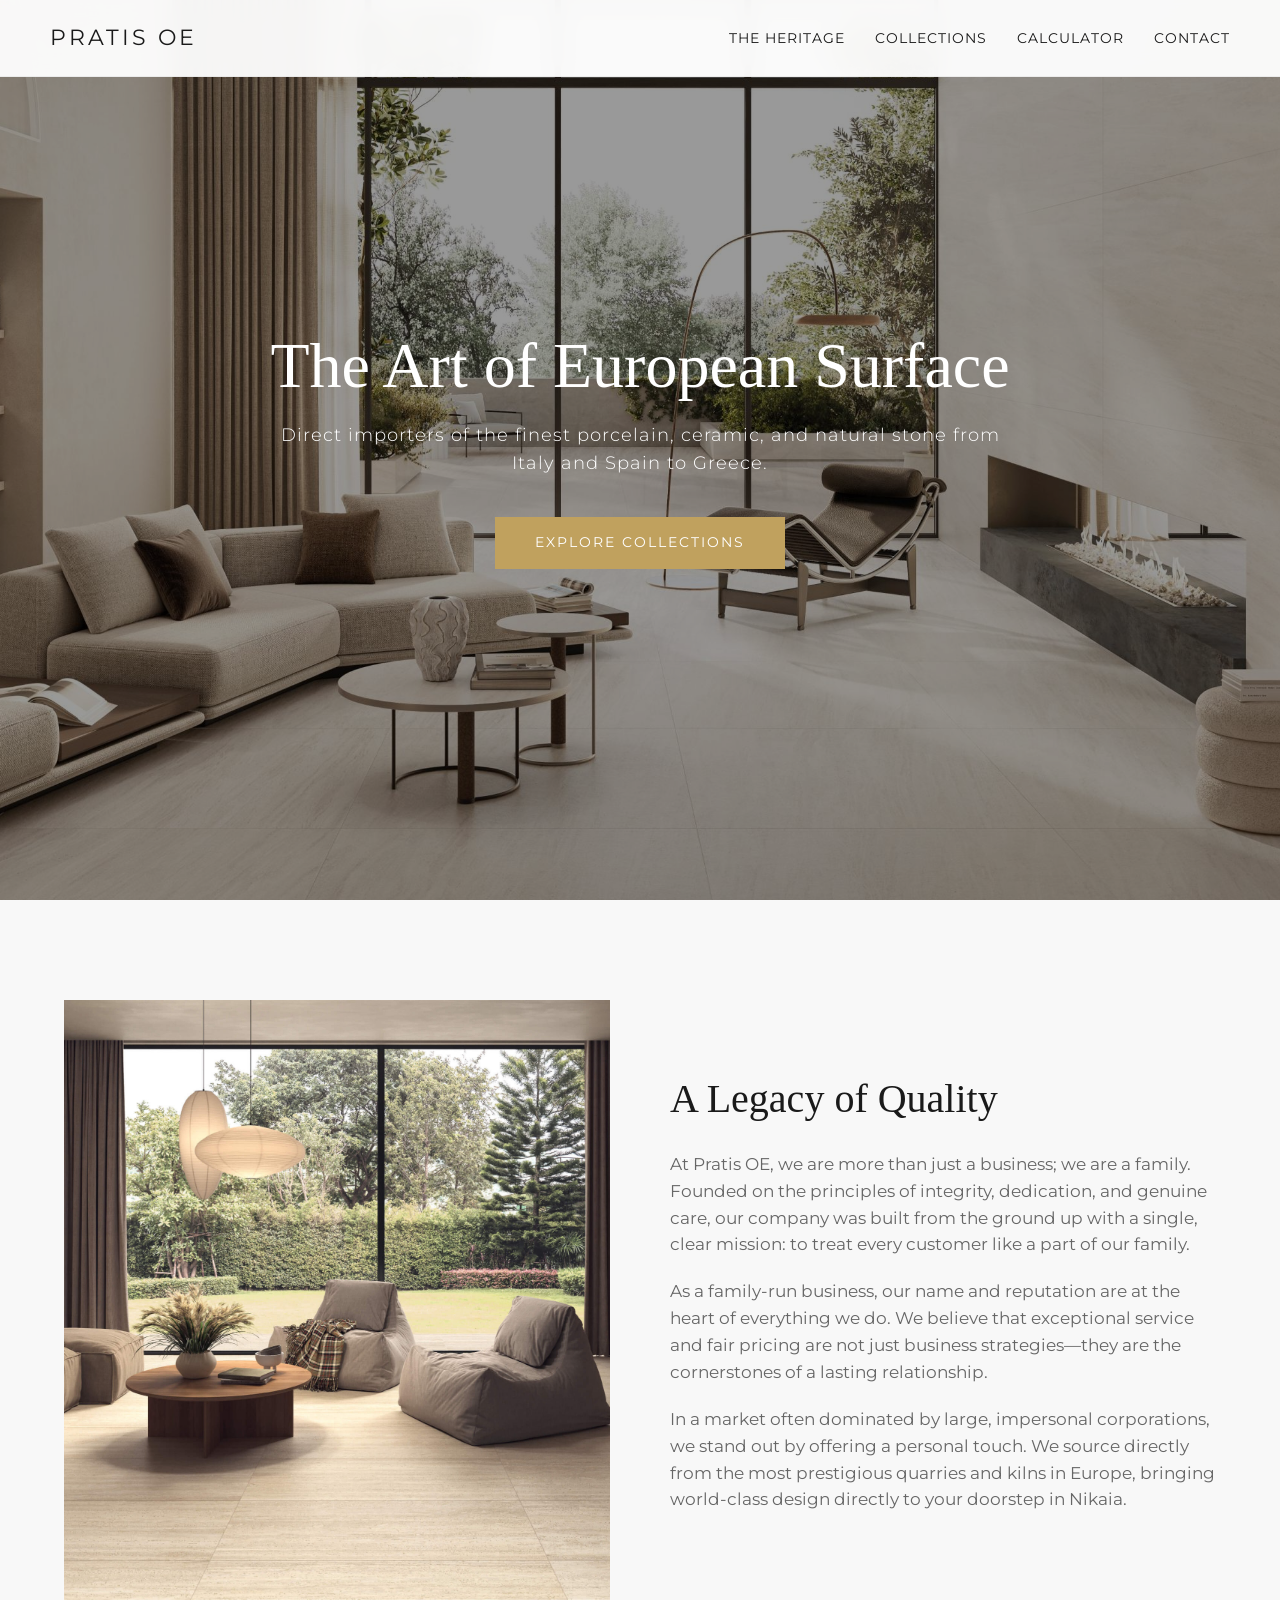
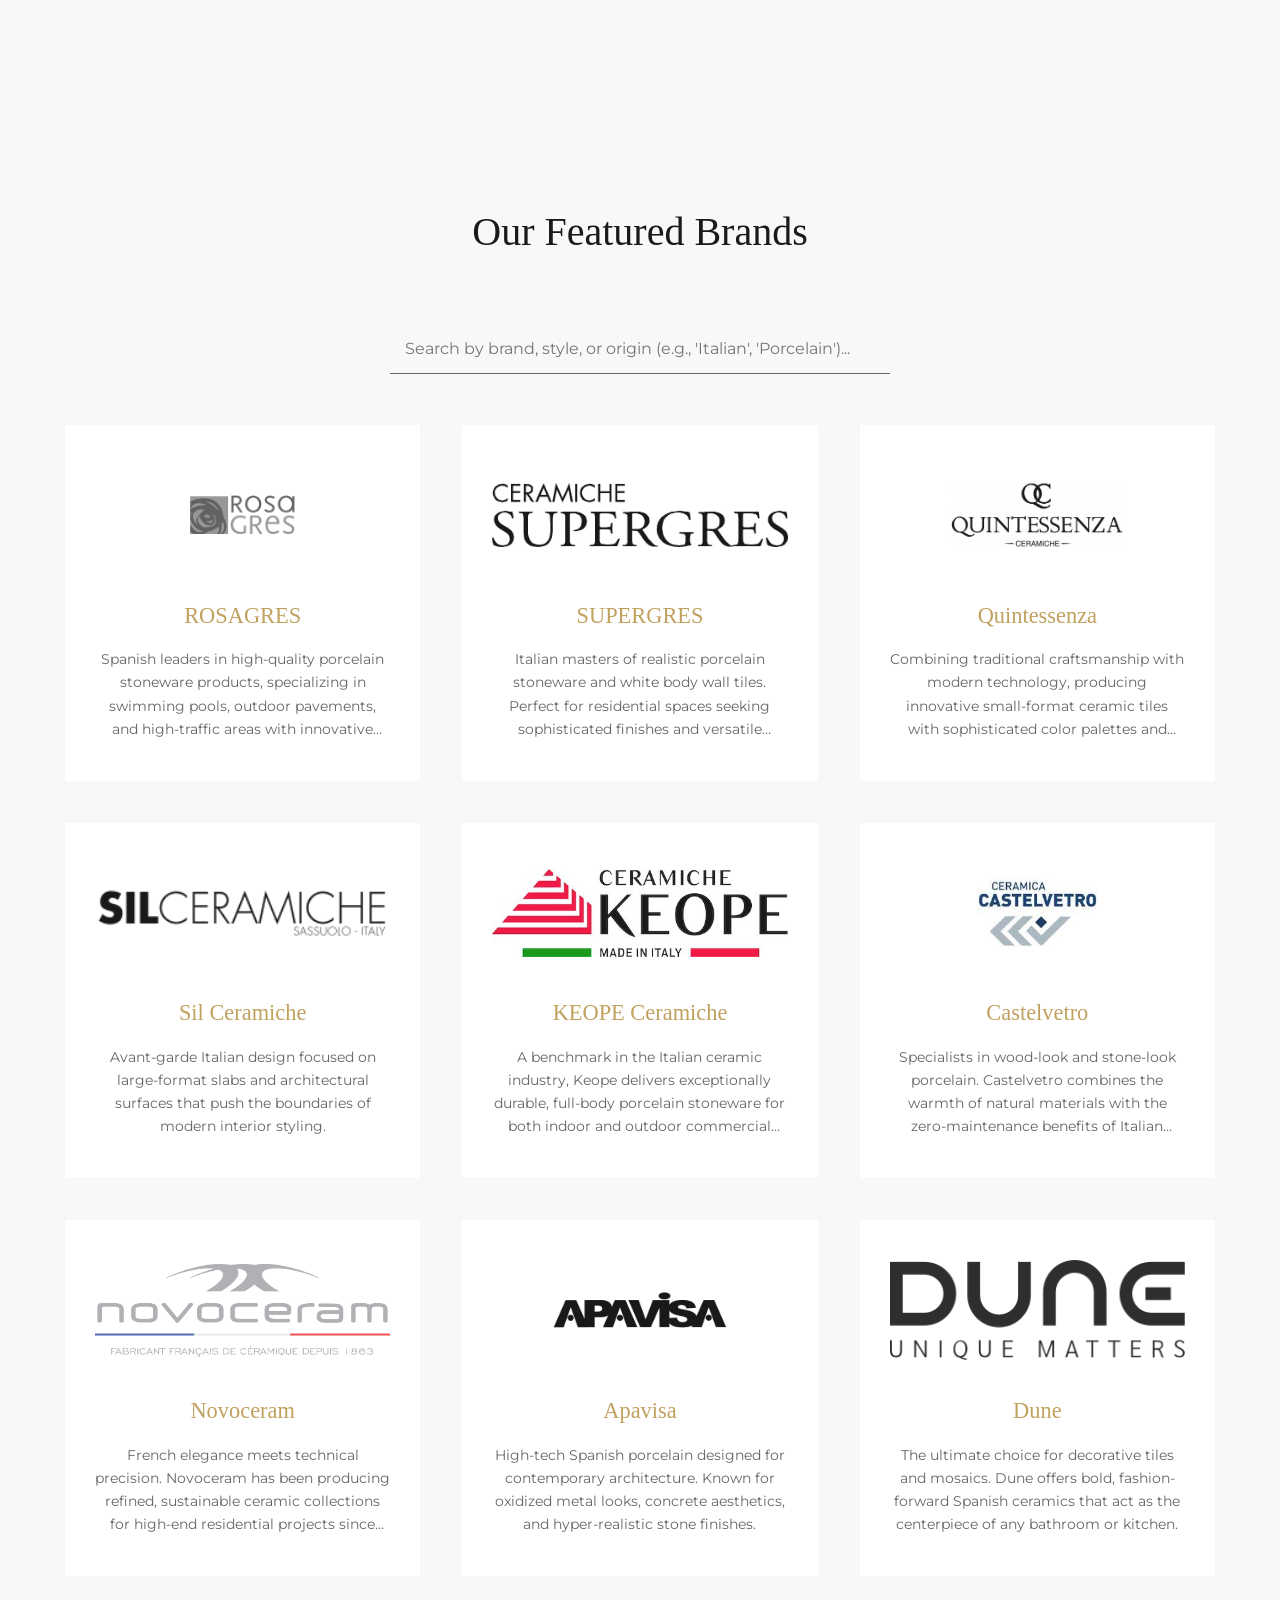
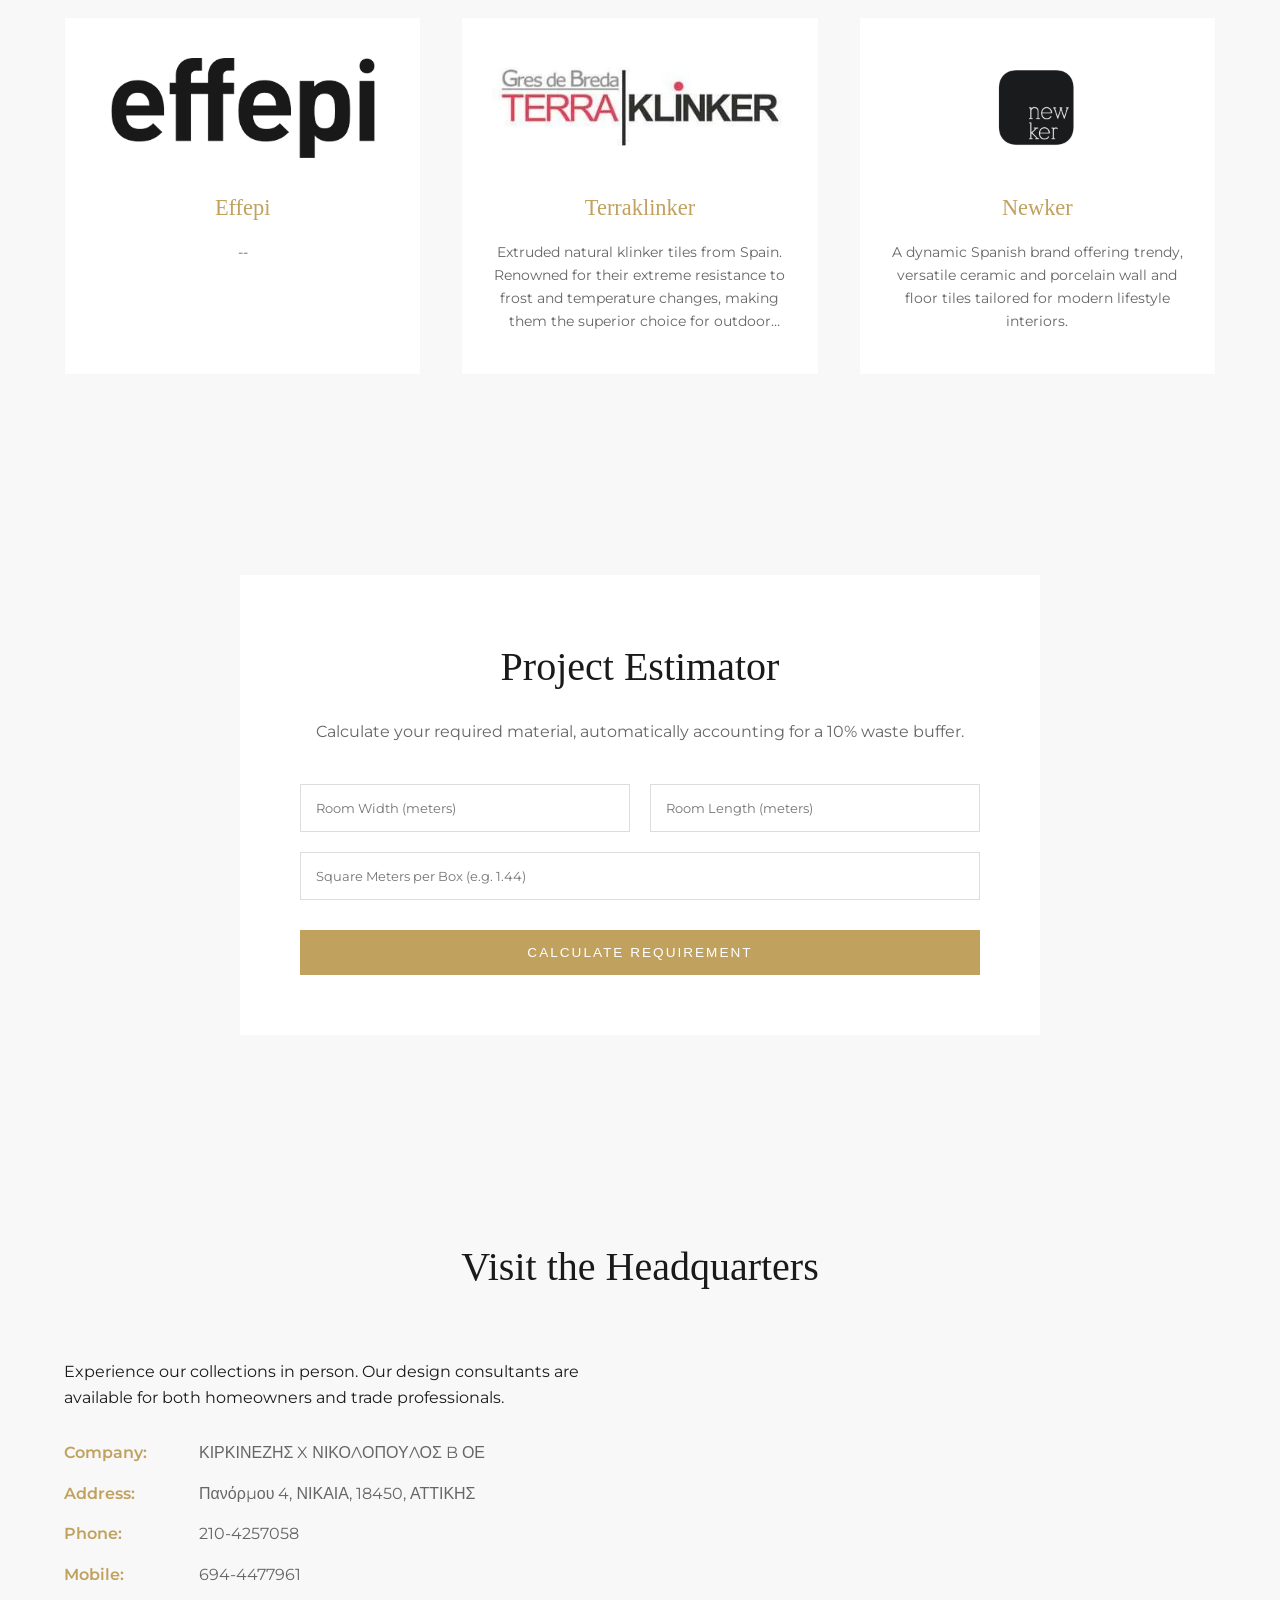
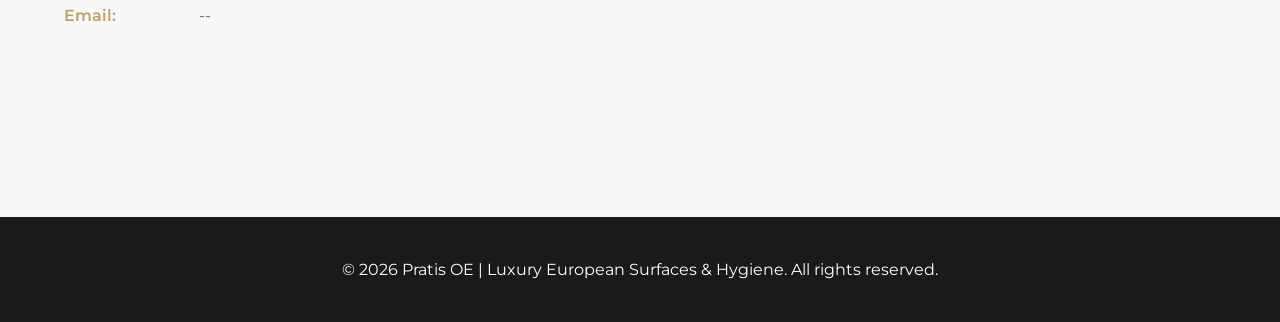
==== commit e631c2e9: "Update index.html" ====
--- a/index.html
+++ b/index.html
@@ -146,7 +146,7 @@
                         <dt>Mobile:</dt>
                         <dd>694-4477961</dd>
                         <dt>Email:</dt>
-                        <dd>prattis.co@gmai.com</dd>
+                        <dd>--</dd>
                     </dl>
                 </div>
                 <div class="contact-map">
